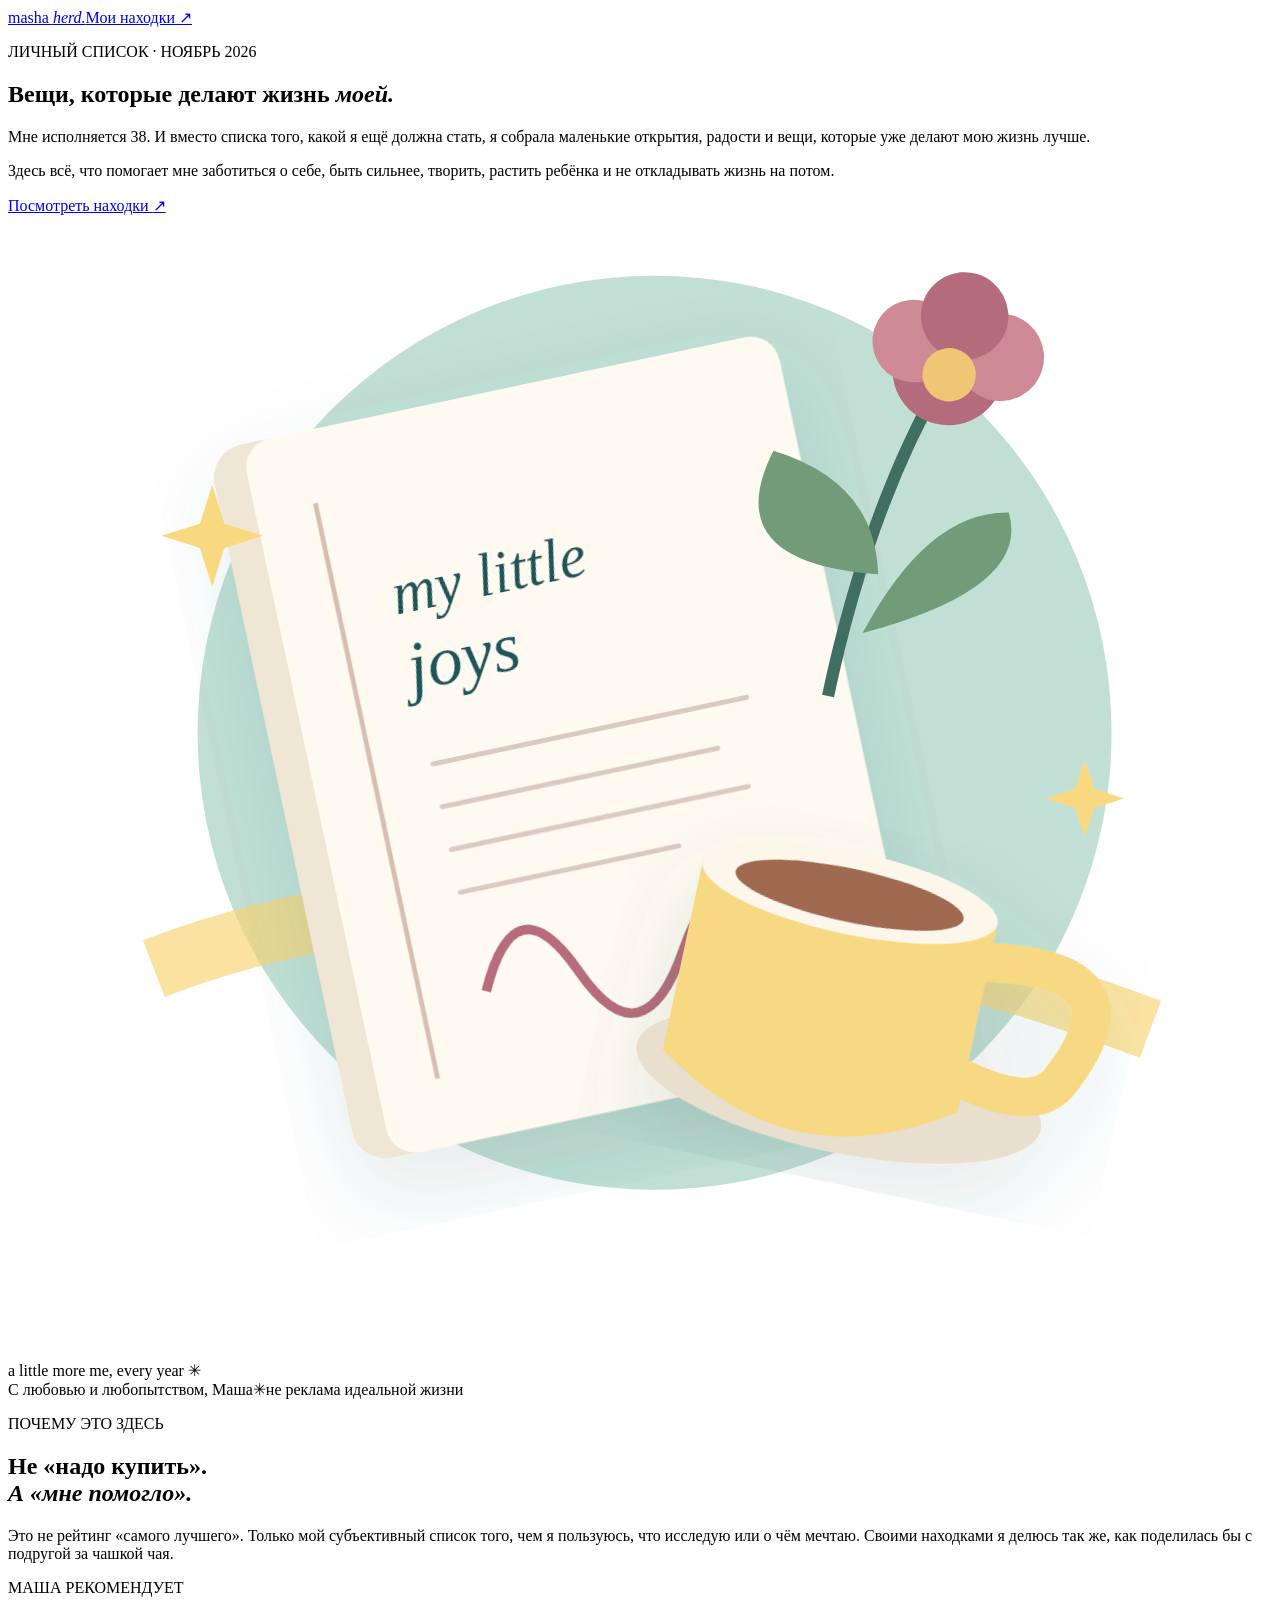
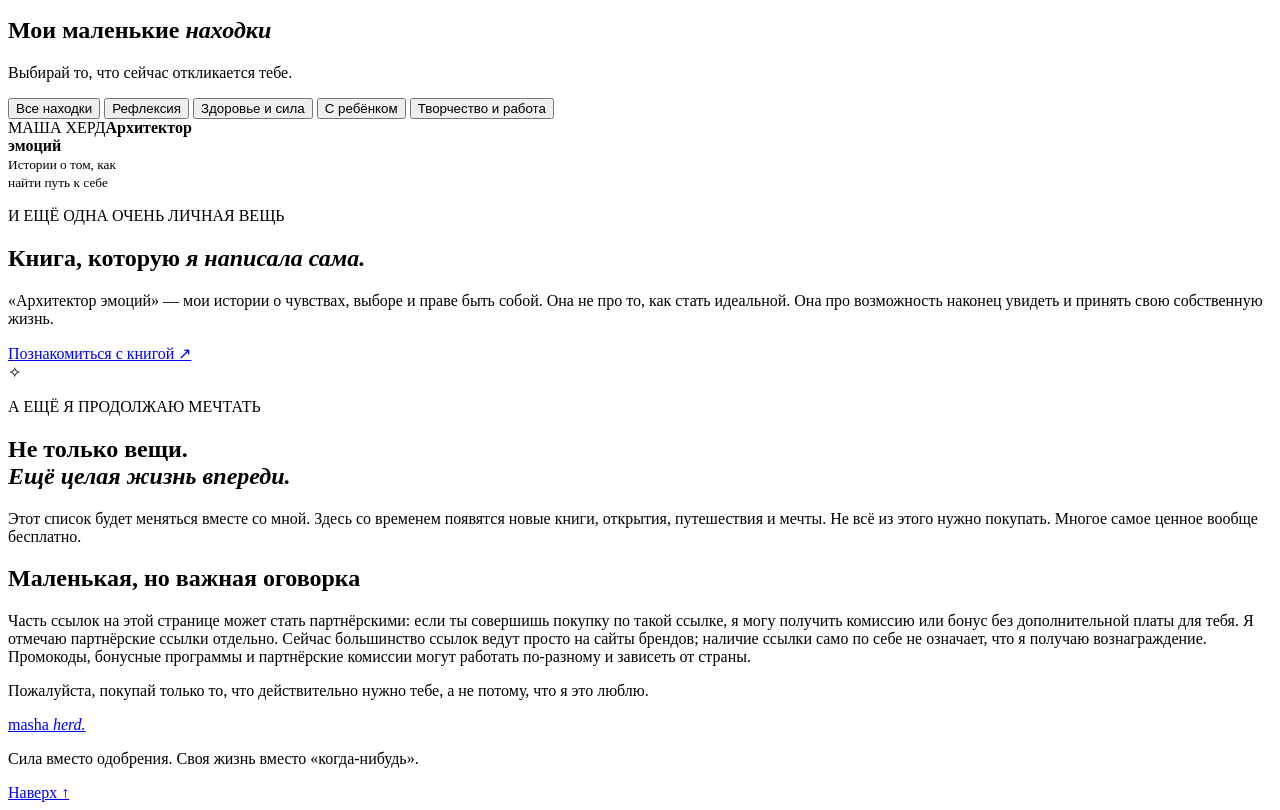
==== favourites/index.html @ 761c0ad4 "Build birthday favourites landing page" ====
<!doctype html>
<html lang="ru">
<head>
<meta charset="utf-8">
<meta name="viewport" content="width=device-width, initial-scale=1">
<meta name="theme-color" content="#f6f1e9">
<meta name="description" content="Мои любимые вещи, полезные сервисы, книги и маленькие радости. Личный список Маши Херд к 38-летию.">
<meta property="og:title" content="Машины находки · Masha Herd">
<meta property="og:description" content="Не список идеальной жизни. Просто то, что помогает мне жить свою.">
<title>Машины находки · Masha Herd</title>
<link rel="preconnect" href="https://fonts.googleapis.com">
<link rel="preconnect" href="https://fonts.gstatic.com" crossorigin>
<link href="https://fonts.googleapis.com/css2?family=DM+Sans:wght@400;500;600;700&family=Manrope:wght@400;500;600;700;800&display=swap" rel="stylesheet">
<link rel="stylesheet" href="./style.css">
<script defer src="./data.js"></script>
<script defer src="./script.js"></script>
</head>
<body>
<header class="nav"><a class="wordmark" href="https://architripture.github.io/masha-herd/">masha <i>herd.</i></a><a class="navlink" href="#finds">Мои находки <span aria-hidden="true">↗</span></a></header>
<main>
<section class="hero">
 <div class="hero-inner">
 <div class="hero-copy"><p class="eyebrow"><span class="dot"></span> ЛИЧНЫЙ СПИСОК · НОЯБРЬ 2026</p>
 <h1>Вещи, которые делают жизнь <em>моей.</em></h1>
 <p class="hero-lead">Мне исполняется 38. И вместо списка того, какой я ещё должна стать, я собрала маленькие открытия, радости и вещи, которые уже делают мою жизнь лучше.</p>
 <p class="hero-small">Здесь всё, что помогает мне заботиться о себе, быть сильнее, творить, растить ребёнка и не откладывать жизнь на потом.</p>
 <a class="cta" href="#finds">Посмотреть находки <span aria-hidden="true">↗</span></a>
 </div>
 <div class="hero-art" aria-label="Иллюстрация блокнота, чашки и цветка" role="img">
  <svg viewBox="0 0 520 470" aria-hidden="true"><defs><filter id="sh"><feDropShadow dx="0" dy="16" stdDeviation="18" flood-color="#245d5f" flood-opacity=".13"/></filter></defs>
   <circle cx="266" cy="213" r="188" fill="#c2dfd5"/><path d="M60 310Q230 245 470 335" stroke="#f8d677" stroke-width="25" fill="none" opacity=".68"/>
   <g transform="translate(112 70) rotate(-12 115 156)" filter="url(#sh)"><rect x="0" y="0" width="238" height="300" rx="14" fill="#efe6d6"/><rect x="14" y="0" width="224" height="300" rx="12" fill="#fffaf1"/><path d="M39 30v242" stroke="#d6beb0" stroke-width="2"/><text x="62" y="82" fill="#1c5759" font-family="Georgia,serif" font-size="25" font-style="italic">my little</text><text x="62" y="114" fill="#1c5759" font-family="Georgia,serif" font-size="29" font-style="italic">joys</text><path d="M64 145h132 M64 163h116 M64 181h125 M64 199h92" stroke="#dbcac0" stroke-width="2" stroke-linecap="round"/><path d="M66 241q21-43 39 0t44 0t43 0" stroke="#b76d79" stroke-width="4" fill="none"/></g>
   <g transform="translate(286 265) rotate(12)" filter="url(#sh)"><ellipse cx="74" cy="80" rx="85" ry="27" fill="#e8dfce"/><path d="M0 0h124v80q-62 43-124 0z" fill="#f7d983"/><ellipse cx="62" cy="1" rx="62" ry="17" fill="#fdf7eb"/><ellipse cx="62" cy="2" rx="48" ry="11" fill="#9f6b50"/><path d="M119 18q71-14 43 42q-8 14-40 6" fill="none" stroke="#f7d983" stroke-width="16"/></g>
   <g transform="translate(378 65) rotate(17)"><path d="M0 139Q-7 61 7 0" stroke="#406e60" stroke-width="5" fill="none"/><path d="M5 85q-65 15-56-36q44 0 56 36M6 110q61-38 43-65Q17 54 6 110" fill="#729c79"/><g transform="translate(8,-4)"><circle r="23" fill="#b46b7b"/><circle cx="-17" cy="-7" r="17" fill="#cf8b95"/><circle cx="19" cy="-11" r="18" fill="#ce8994"/><circle cy="-23" r="18" fill="#b46b7b"/><circle cx="1" cy="2" r="11" fill="#efc674"/></g></g>
   <g fill="#f8d980"><path d="M84 111l5 16 16 5-16 5-5 16-5-16-16-5 16-5z"/><path d="M443 224l4 12 12 4-12 4-4 12-4-12-12-4 12-4z"/></g>
  </svg><span class="art-note">a little more me, every year ✳</span>
 </div>
 </div>
 <div class="hero-footer"><span>С любовью и любопытством, Маша</span><span class="mini-flower">✳</span><span>не реклама идеальной жизни</span></div>
</section>
<section class="intro section-pad">
 <div><p class="section-overline">ПОЧЕМУ ЭТО ЗДЕСЬ</p><h2>Не «надо купить».<br><em>А «мне помогло».</em></h2></div>
 <p>Это не рейтинг «самого лучшего». Только мой субъективный список того, чем я пользуюсь, что исследую или о чём мечтаю. Своими находками я делюсь так же, как поделилась бы с подругой за чашкой чая.</p>
</section>
<section class="finds section-pad" id="finds">
 <div class="finds-head"><div><p class="section-overline">МАША РЕКОМЕНДУЕТ</p><h2>Мои маленькие <em>находки</em></h2></div><p>Выбирай то, что сейчас откликается тебе.</p></div>
 <div class="filters" role="group" aria-label="Категории находок">
  <button class="filter active" data-filter="all" aria-pressed="true">Все находки <span id="total"></span></button>
  <button class="filter" data-filter="reflection" aria-pressed="false">Рефлексия</button>
  <button class="filter" data-filter="strength" aria-pressed="false">Здоровье и сила</button>
  <button class="filter" data-filter="family" aria-pressed="false">С ребёнком</button>
  <button class="filter" data-filter="create" aria-pressed="false">Творчество и работа</button>
 </div>
 <div id="cards" class="cards" aria-live="polite"></div>
</section>
<section class="book-section section-pad">
 <div class="book-visual"><div class="book-spine"></div><div class="book-front"><span>МАША ХЕРД</span><strong>Архитектор<br>эмоций</strong><div class="book-line"></div><small>Истории о том, как<br>найти путь к себе</small></div></div>
 <div class="book-copy"><p class="section-overline">И ЕЩЁ ОДНА ОЧЕНЬ ЛИЧНАЯ ВЕЩЬ</p><h2>Книга, которую <em>я написала сама.</em></h2><p>«Архитектор эмоций» — мои истории о чувствах, выборе и праве быть собой. Она не про то, как стать идеальной. Она про возможность наконец увидеть и принять свою собственную жизнь.</p><a class="cta dark" id="book-link" href="https://architripture.github.io/architect-emotions-book/" target="_blank" rel="noopener noreferrer">Познакомиться с книгой ↗</a></div>
</section>
<section class="wishlist section-pad"><div class="wishlist-icon">✧</div><p class="section-overline">А ЕЩЁ Я ПРОДОЛЖАЮ МЕЧТАТЬ</p><h2>Не только вещи.<br><em>Ещё целая жизнь впереди.</em></h2><p>Этот список будет меняться вместе со мной. Здесь со временем появятся новые книги, открытия, путешествия и мечты. Не всё из этого нужно покупать. Многое самое ценное вообще бесплатно.</p></section>
<section class="disclosure section-pad"><h2>Маленькая, но важная оговорка</h2><p>Часть ссылок на этой странице может стать партнёрскими: если ты совершишь покупку по такой ссылке, я могу получить комиссию или бонус без дополнительной платы для тебя. Я отмечаю партнёрские ссылки отдельно. Сейчас большинство ссылок ведут просто на сайты брендов; наличие ссылки само по себе не означает, что я получаю вознаграждение. Промокоды, бонусные программы и партнёрские комиссии могут работать по-разному и зависеть от страны.</p><p>Пожалуйста, покупай только то, что действительно нужно тебе, а не потому, что я это люблю.</p></section>
</main>
<footer><a class="wordmark" href="https://architripture.github.io/masha-herd/">masha <i>herd.</i></a><p>Сила вместо одобрения. Своя жизнь вместо «когда-нибудь».</p><a href="#top" onclick="window.scrollTo({top:0,behavior:'smooth'});return false">Наверх ↑</a></footer>
</body>
</html>
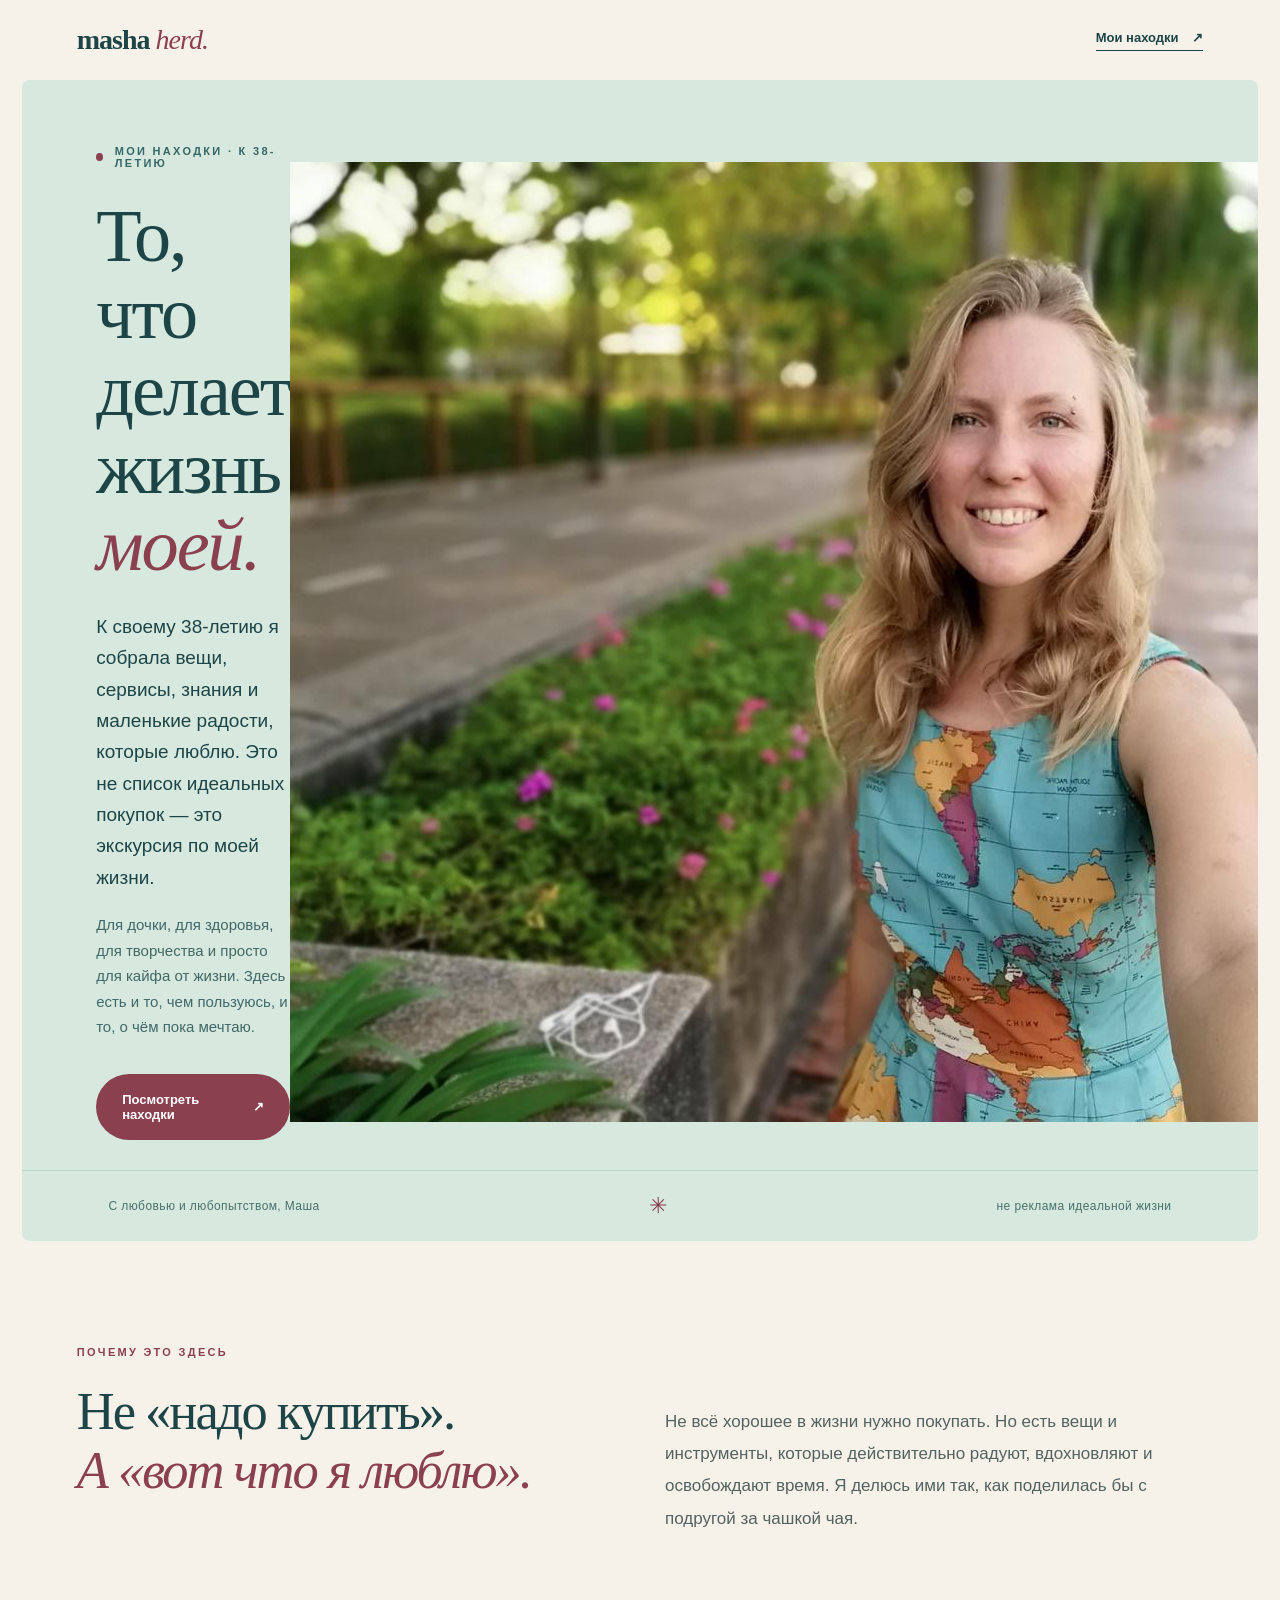
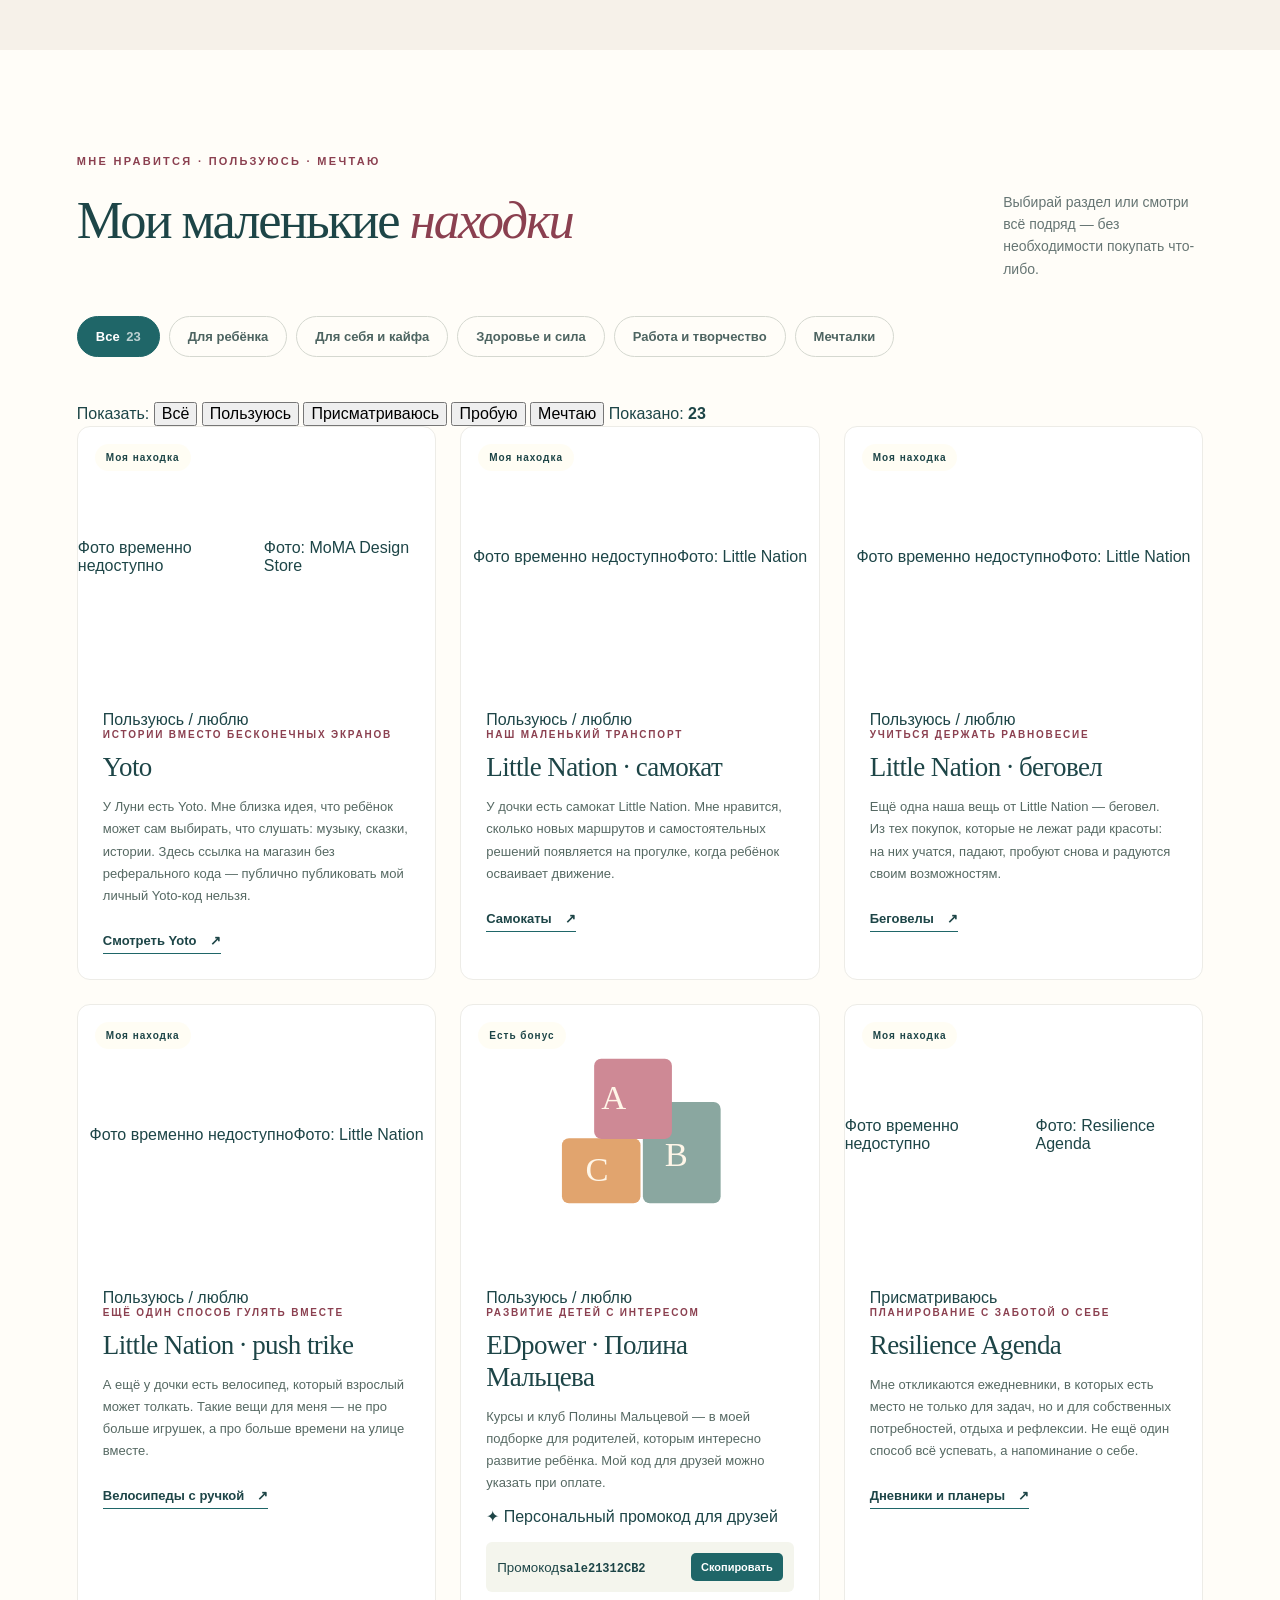
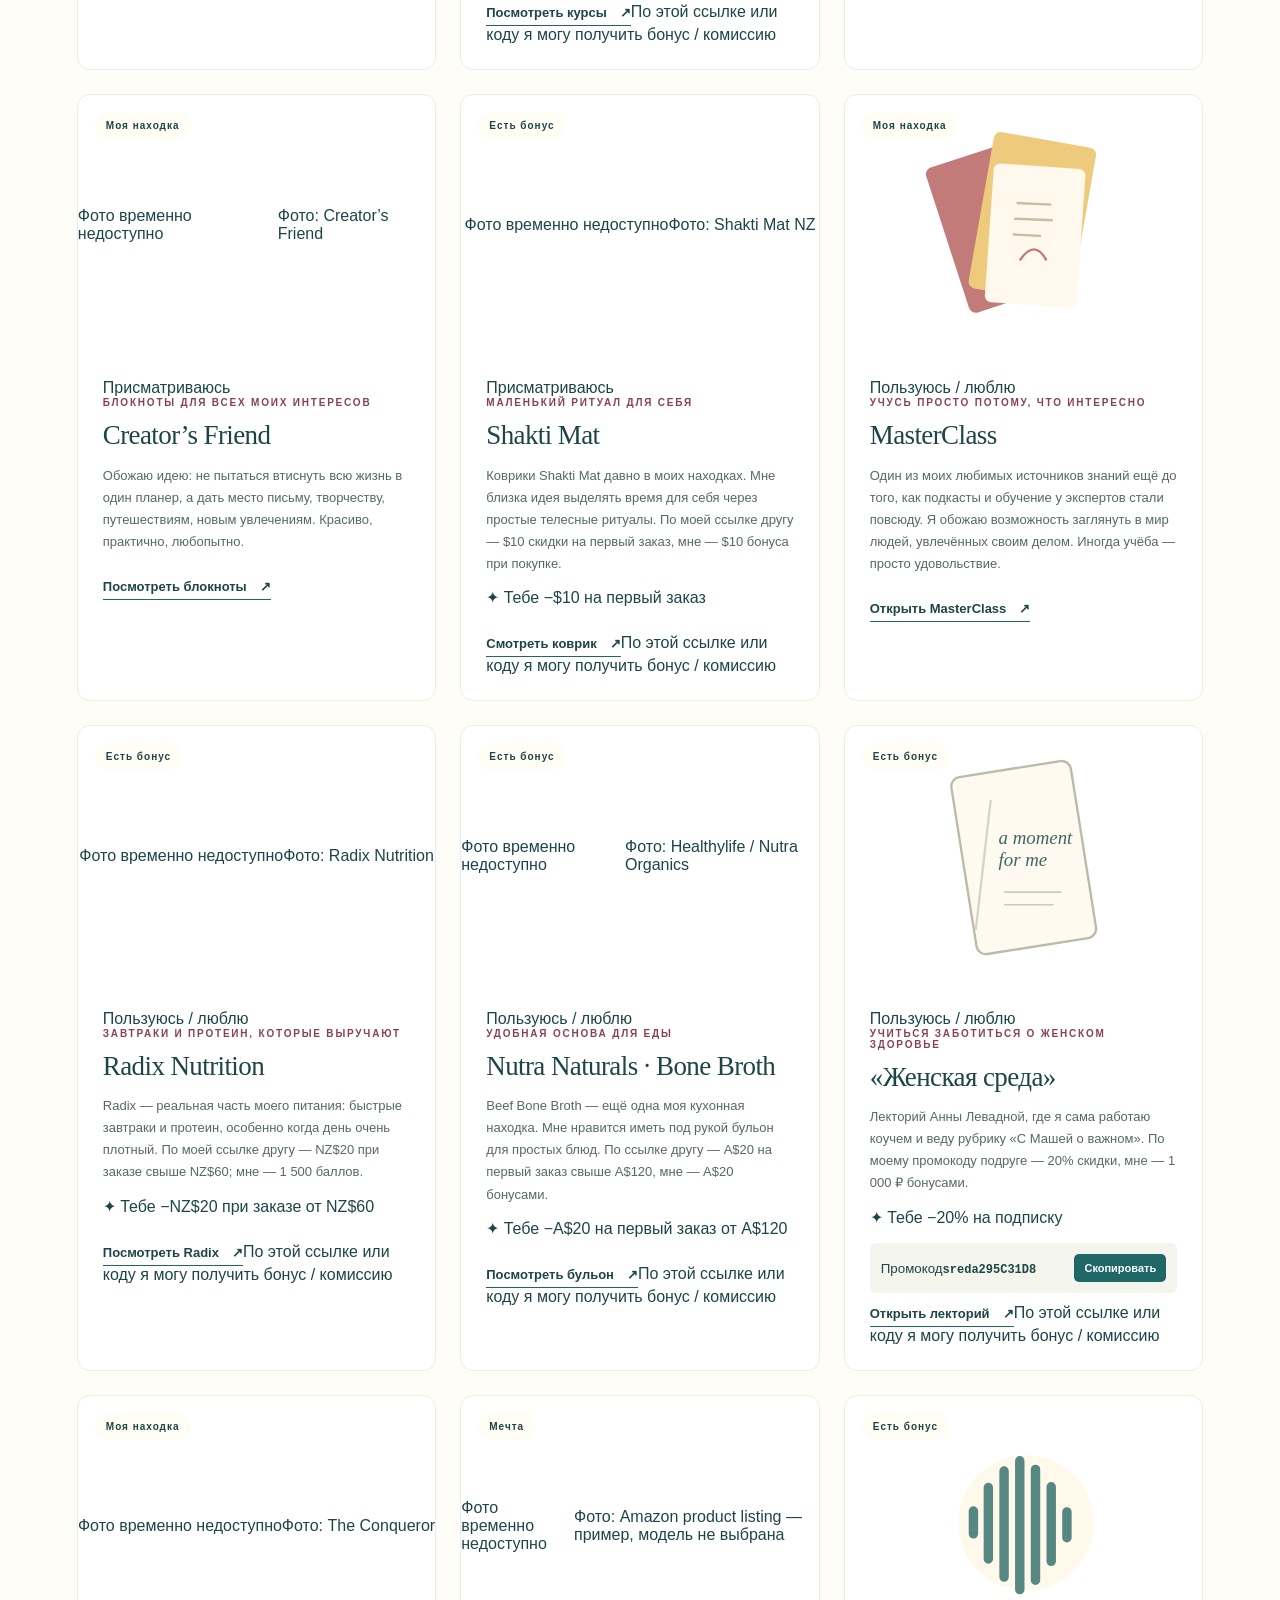
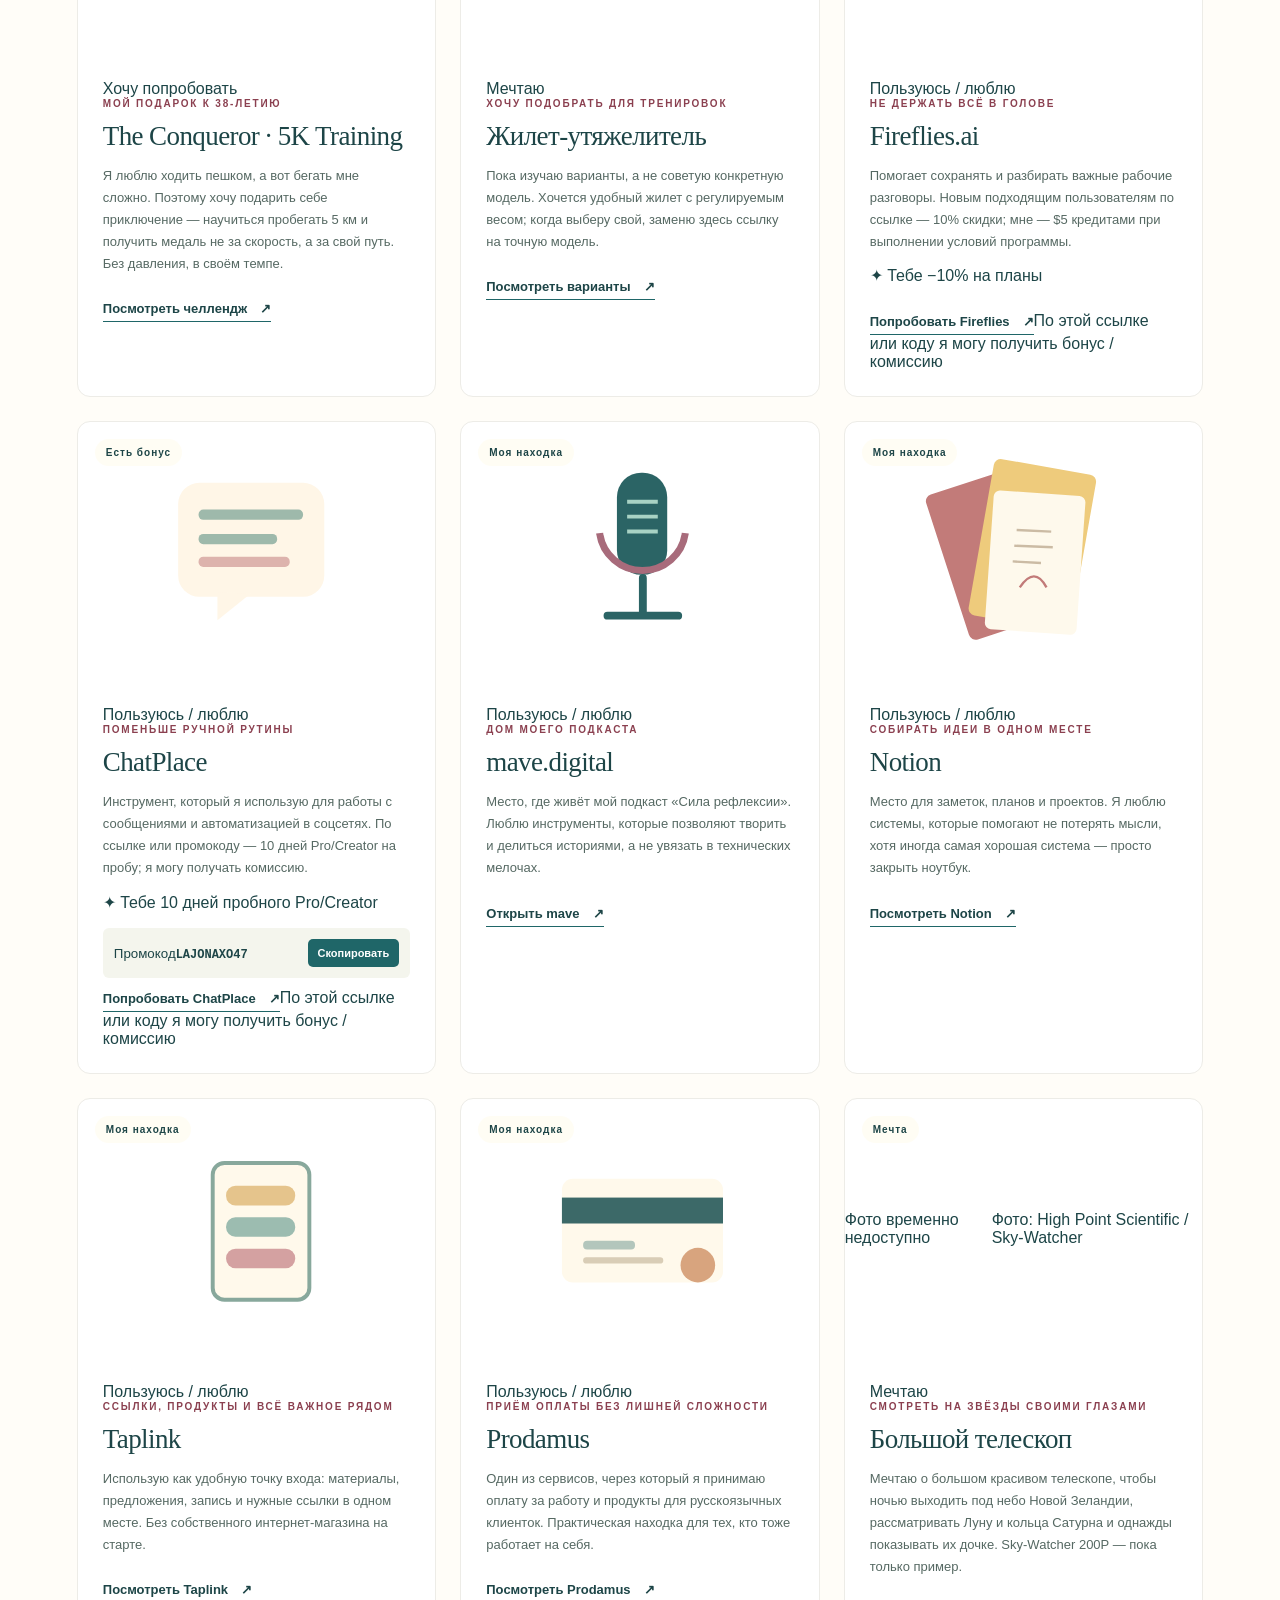
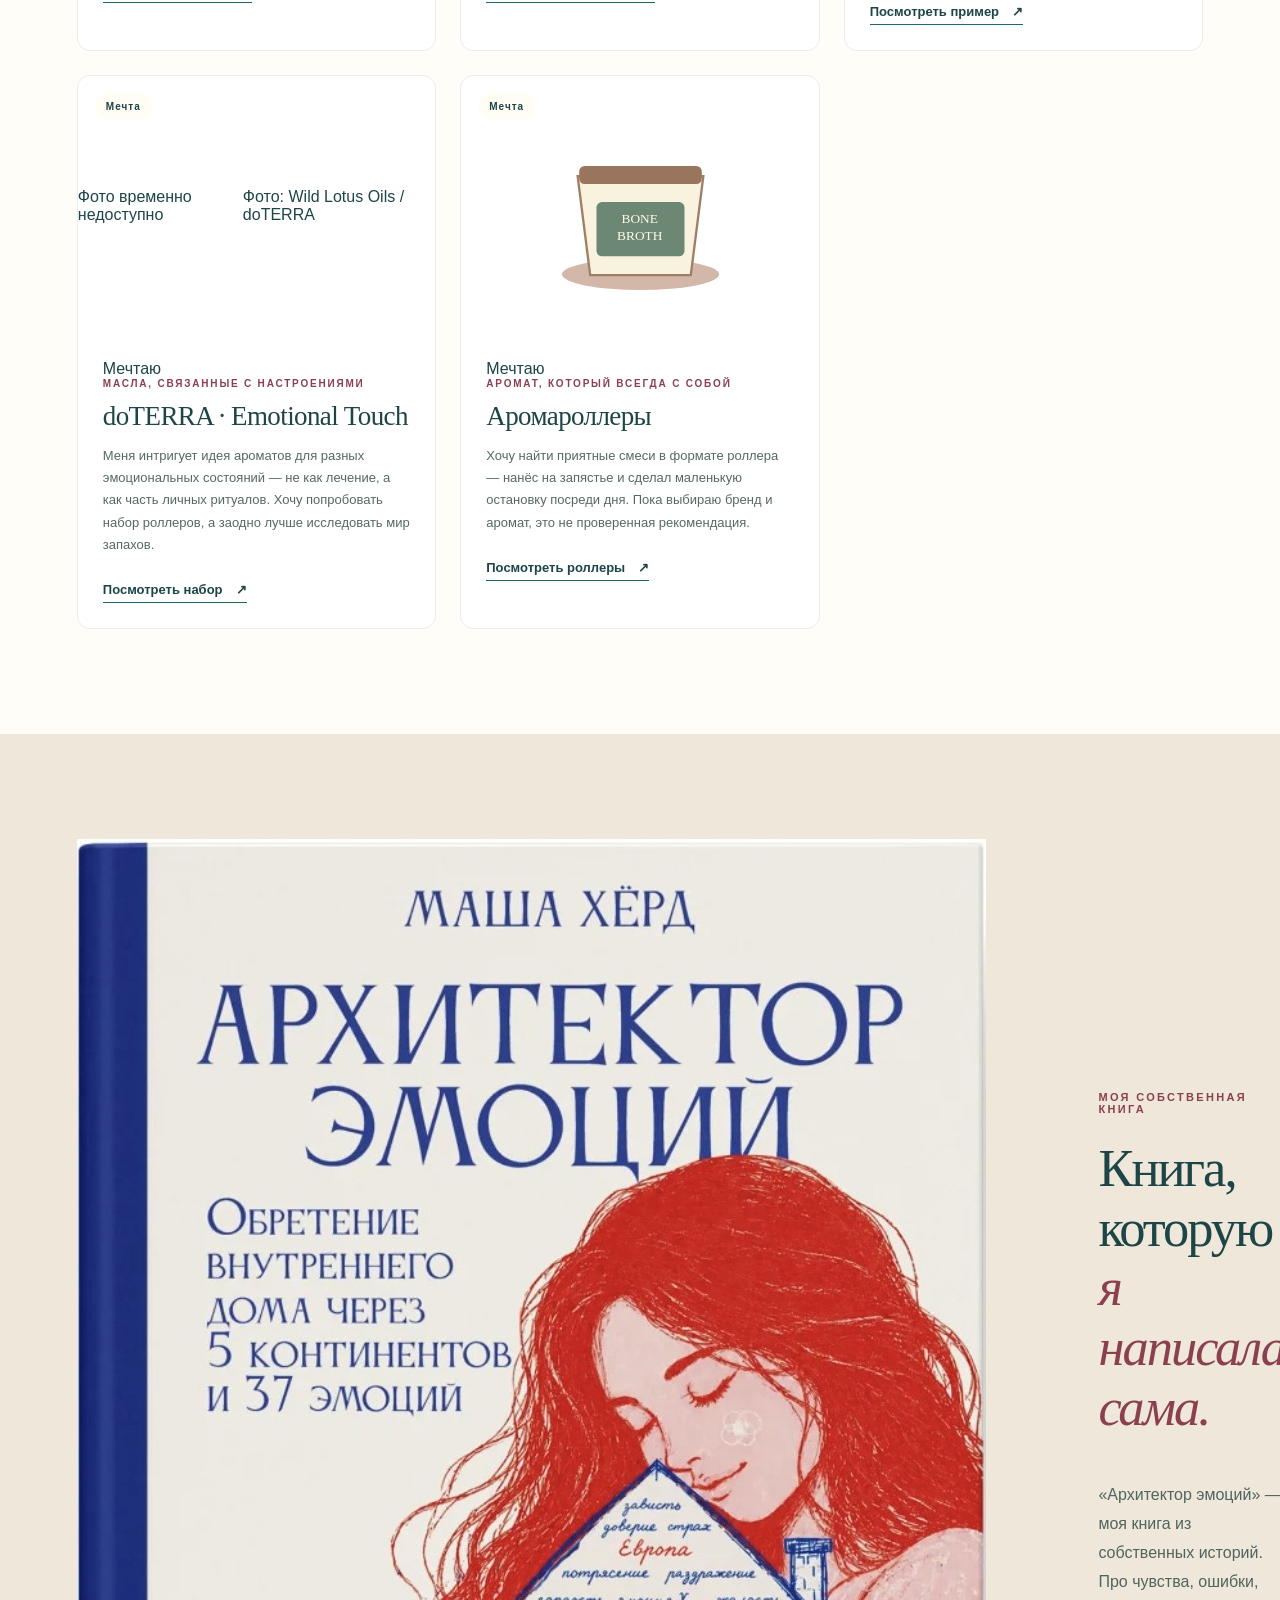
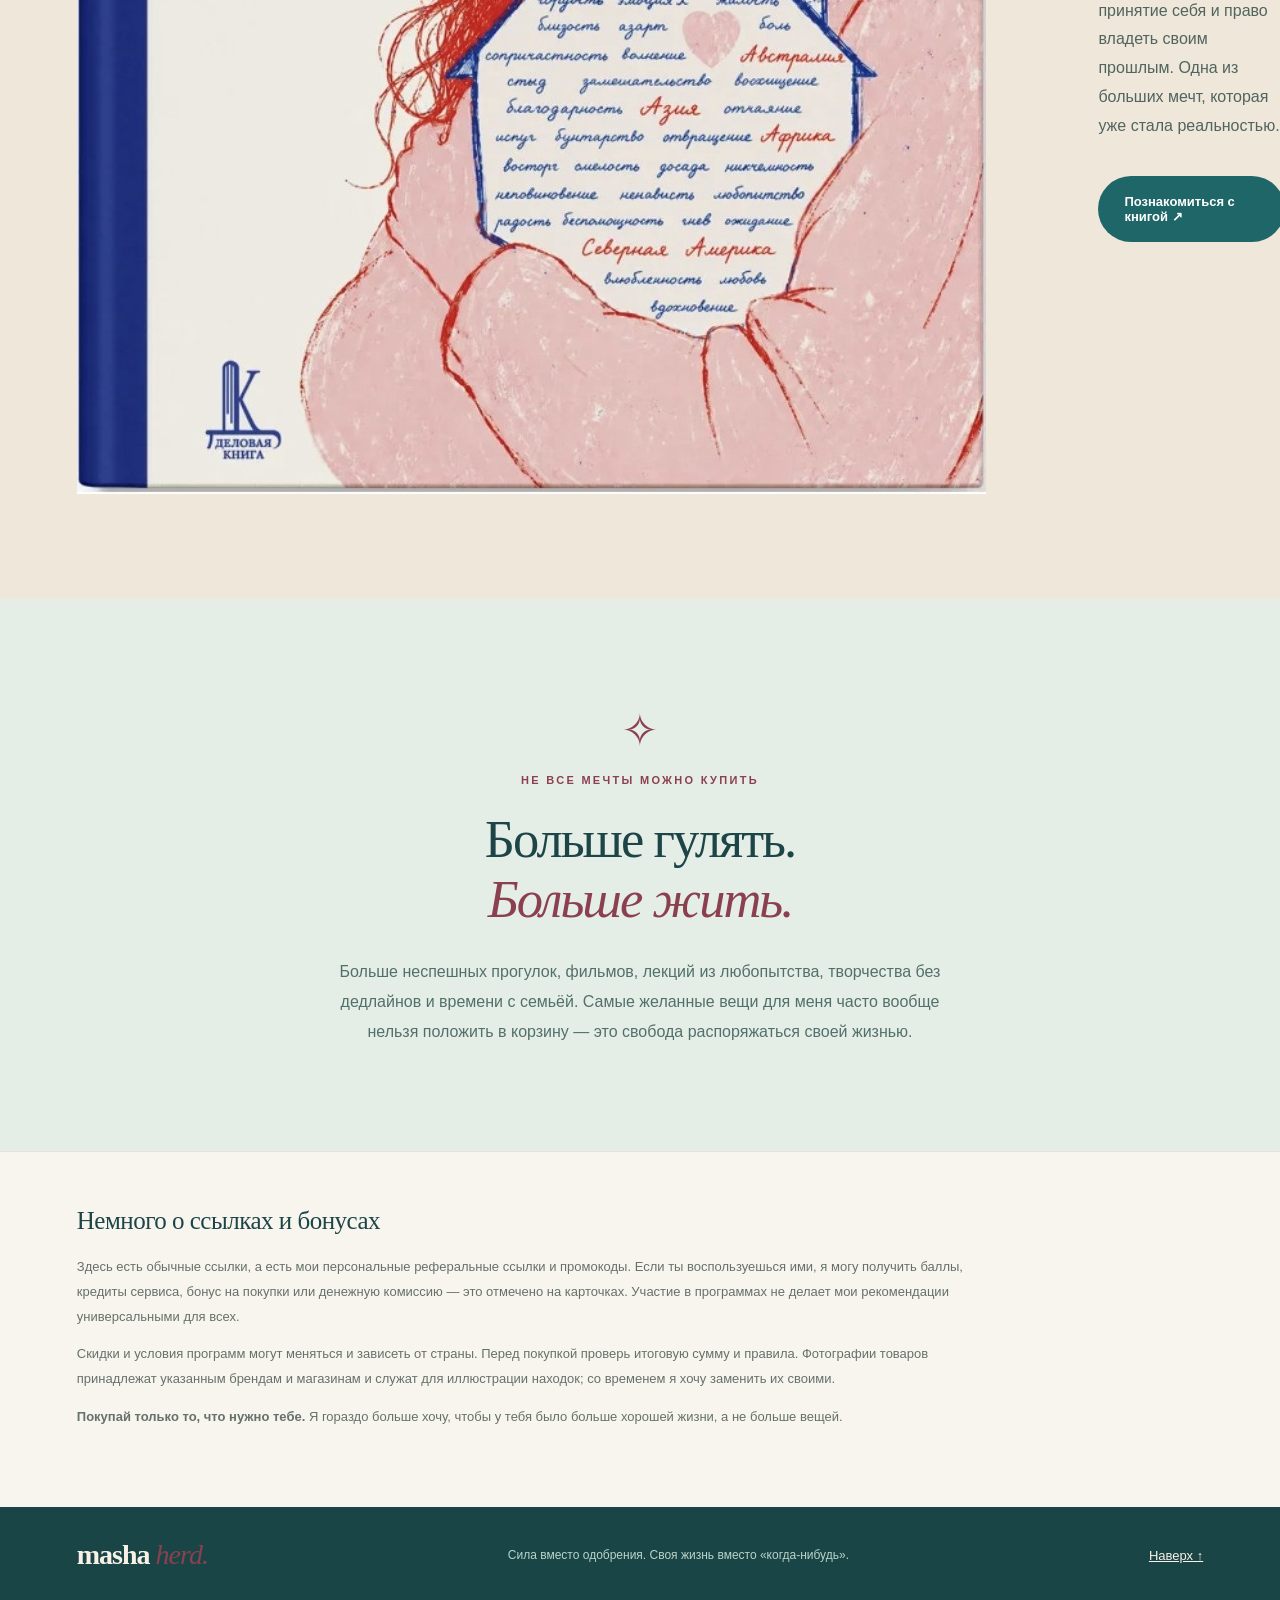
==== commit 4470ca11: "Update guide content, navigation and personal photos for final birthday edition" ====
--- a/favourites/index.html
+++ b/favourites/index.html
@@ -20,45 +20,50 @@
 <main>
 <section class="hero">
  <div class="hero-inner">
- <div class="hero-copy"><p class="eyebrow"><span class="dot"></span> ЛИЧНЫЙ СПИСОК · НОЯБРЬ 2026</p>
- <h1>Вещи, которые делают жизнь <em>моей.</em></h1>
- <p class="hero-lead">Мне исполняется 38. И вместо списка того, какой я ещё должна стать, я собрала маленькие открытия, радости и вещи, которые уже делают мою жизнь лучше.</p>
- <p class="hero-small">Здесь всё, что помогает мне заботиться о себе, быть сильнее, творить, растить ребёнка и не откладывать жизнь на потом.</p>
+ <div class="hero-copy"><p class="eyebrow"><span class="dot"></span> МОИ НАХОДКИ · К 38-ЛЕТИЮ</p>
+ <h1>То, что делает жизнь <em>моей.</em></h1>
+ <p class="hero-lead">К своему 38-летию я собрала вещи, сервисы, знания и маленькие радости, которые люблю. Это не список идеальных покупок — это экскурсия по моей жизни.</p>
+ <p class="hero-small">Для дочки, для здоровья, для творчества и просто для кайфа от жизни. Здесь есть и то, чем пользуюсь, и то, о чём пока мечтаю.</p>
  <a class="cta" href="#finds">Посмотреть находки <span aria-hidden="true">↗</span></a>
  </div>
- <div class="hero-art" aria-label="Иллюстрация блокнота, чашки и цветка" role="img">
-  <svg viewBox="0 0 520 470" aria-hidden="true"><defs><filter id="sh"><feDropShadow dx="0" dy="16" stdDeviation="18" flood-color="#245d5f" flood-opacity=".13"/></filter></defs>
-   <circle cx="266" cy="213" r="188" fill="#c2dfd5"/><path d="M60 310Q230 245 470 335" stroke="#f8d677" stroke-width="25" fill="none" opacity=".68"/>
-   <g transform="translate(112 70) rotate(-12 115 156)" filter="url(#sh)"><rect x="0" y="0" width="238" height="300" rx="14" fill="#efe6d6"/><rect x="14" y="0" width="224" height="300" rx="12" fill="#fffaf1"/><path d="M39 30v242" stroke="#d6beb0" stroke-width="2"/><text x="62" y="82" fill="#1c5759" font-family="Georgia,serif" font-size="25" font-style="italic">my little</text><text x="62" y="114" fill="#1c5759" font-family="Georgia,serif" font-size="29" font-style="italic">joys</text><path d="M64 145h132 M64 163h116 M64 181h125 M64 199h92" stroke="#dbcac0" stroke-width="2" stroke-linecap="round"/><path d="M66 241q21-43 39 0t44 0t43 0" stroke="#b76d79" stroke-width="4" fill="none"/></g>
-   <g transform="translate(286 265) rotate(12)" filter="url(#sh)"><ellipse cx="74" cy="80" rx="85" ry="27" fill="#e8dfce"/><path d="M0 0h124v80q-62 43-124 0z" fill="#f7d983"/><ellipse cx="62" cy="1" rx="62" ry="17" fill="#fdf7eb"/><ellipse cx="62" cy="2" rx="48" ry="11" fill="#9f6b50"/><path d="M119 18q71-14 43 42q-8 14-40 6" fill="none" stroke="#f7d983" stroke-width="16"/></g>
-   <g transform="translate(378 65) rotate(17)"><path d="M0 139Q-7 61 7 0" stroke="#406e60" stroke-width="5" fill="none"/><path d="M5 85q-65 15-56-36q44 0 56 36M6 110q61-38 43-65Q17 54 6 110" fill="#729c79"/><g transform="translate(8,-4)"><circle r="23" fill="#b46b7b"/><circle cx="-17" cy="-7" r="17" fill="#cf8b95"/><circle cx="19" cy="-11" r="18" fill="#ce8994"/><circle cy="-23" r="18" fill="#b46b7b"/><circle cx="1" cy="2" r="11" fill="#efc674"/></g></g>
-   <g fill="#f8d980"><path d="M84 111l5 16 16 5-16 5-5 16-5-16-16-5 16-5z"/><path d="M443 224l4 12 12 4-12 4-4 12-4-12-12-4 12-4z"/></g>
-  </svg><span class="art-note">a little more me, every year ✳</span>
- </div>
+ <div class="hero-art hero-photo"><img src="../assets/masha-outdoors.jpg" alt="Маша на природе в Новой Зеландии" loading="eager"><span class="hero-sticker">38 &amp; curious ✳</span><span class="art-note">a little more me, every year</span></div>
  </div>
  <div class="hero-footer"><span>С любовью и любопытством, Маша</span><span class="mini-flower">✳</span><span>не реклама идеальной жизни</span></div>
 </section>
 <section class="intro section-pad">
- <div><p class="section-overline">ПОЧЕМУ ЭТО ЗДЕСЬ</p><h2>Не «надо купить».<br><em>А «мне помогло».</em></h2></div>
- <p>Это не рейтинг «самого лучшего». Только мой субъективный список того, чем я пользуюсь, что исследую или о чём мечтаю. Своими находками я делюсь так же, как поделилась бы с подругой за чашкой чая.</p>
+ <div><p class="section-overline">ПОЧЕМУ ЭТО ЗДЕСЬ</p><h2>Не «надо купить».<br><em>А «вот что я люблю».</em></h2></div>
+ <p>Не всё хорошее в жизни нужно покупать. Но есть вещи и инструменты, которые действительно радуют, вдохновляют и освобождают время. Я делюсь ими так, как поделилась бы с подругой за чашкой чая.</p>
 </section>
 <section class="finds section-pad" id="finds">
- <div class="finds-head"><div><p class="section-overline">МАША РЕКОМЕНДУЕТ</p><h2>Мои маленькие <em>находки</em></h2></div><p>Выбирай то, что сейчас откликается тебе.</p></div>
+ <div class="finds-head"><div><p class="section-overline">МНЕ НРАВИТСЯ · ПОЛЬЗУЮСЬ · МЕЧТАЮ</p><h2>Мои маленькие <em>находки</em></h2></div><p>Выбирай раздел или смотри всё подряд — без необходимости покупать что-либо.</p></div>
  <div class="filters" role="group" aria-label="Категории находок">
-  <button class="filter active" data-filter="all" aria-pressed="true">Все находки <span id="total"></span></button>
-  <button class="filter" data-filter="reflection" aria-pressed="false">Рефлексия</button>
-  <button class="filter" data-filter="strength" aria-pressed="false">Здоровье и сила</button>
-  <button class="filter" data-filter="family" aria-pressed="false">С ребёнком</button>
-  <button class="filter" data-filter="create" aria-pressed="false">Творчество и работа</button>
+  <button class="filter active" data-filter="all" aria-pressed="true">Все <span id="total">23</span></button>
+  <button class="filter" data-filter="family" aria-pressed="false">Для ребёнка</button>
+  <button class="filter" data-filter="joy" aria-pressed="false">Для себя и кайфа</button>
+  <button class="filter" data-filter="health" aria-pressed="false">Здоровье и сила</button>
+  <button class="filter" data-filter="work" aria-pressed="false">Работа и творчество</button>
+  <button class="filter" data-filter="dreams" aria-pressed="false">Мечталки</button>
+ </div>
+ <div class="status-filters" role="group" aria-label="Статус находки">
+  <span>Показать:</span>
+  <button class="status-filter active" data-status="all" aria-pressed="true">Всё</button>
+  <button class="status-filter" data-status="mine" aria-pressed="false">Пользуюсь</button>
+  <button class="status-filter" data-status="curious" aria-pressed="false">Присматриваюсь</button>
+  <button class="status-filter" data-status="trying" aria-pressed="false">Пробую</button>
+  <button class="status-filter" data-status="wish" aria-pressed="false">Мечтаю</button>
+  <span class="shown">Показано: <b id="shown-count">23</b></span>
  </div>
  <div id="cards" class="cards" aria-live="polite"></div>
 </section>
 <section class="book-section section-pad">
- <div class="book-visual"><div class="book-spine"></div><div class="book-front"><span>МАША ХЕРД</span><strong>Архитектор<br>эмоций</strong><div class="book-line"></div><small>Истории о том, как<br>найти путь к себе</small></div></div>
- <div class="book-copy"><p class="section-overline">И ЕЩЁ ОДНА ОЧЕНЬ ЛИЧНАЯ ВЕЩЬ</p><h2>Книга, которую <em>я написала сама.</em></h2><p>«Архитектор эмоций» — мои истории о чувствах, выборе и праве быть собой. Она не про то, как стать идеальной. Она про возможность наконец увидеть и принять свою собственную жизнь.</p><a class="cta dark" id="book-link" href="https://architripture.github.io/architect-emotions-book/" target="_blank" rel="noopener noreferrer">Познакомиться с книгой ↗</a></div>
+ <div class="book-visual"><img class="book-cover-photo" src="../assets/book.jpg" alt="Книга Маши Херд «Архитектор эмоций»" loading="lazy"></div>
+ <div class="book-copy"><p class="section-overline">МОЯ СОБСТВЕННАЯ КНИГА</p><h2>Книга, которую <em>я написала сама.</em></h2><p>«Архитектор эмоций» — моя книга из собственных историй. Про чувства, ошибки, принятие себя и право владеть своим прошлым. Одна из больших мечт, которая уже стала реальностью.</p><a class="cta dark" id="book-link" href="https://architripture.github.io/architect-emotions-book/" target="_blank" rel="noopener noreferrer">Познакомиться с книгой ↗</a></div>
 </section>
-<section class="wishlist section-pad"><div class="wishlist-icon">✧</div><p class="section-overline">А ЕЩЁ Я ПРОДОЛЖАЮ МЕЧТАТЬ</p><h2>Не только вещи.<br><em>Ещё целая жизнь впереди.</em></h2><p>Этот список будет меняться вместе со мной. Здесь со временем появятся новые книги, открытия, путешествия и мечты. Не всё из этого нужно покупать. Многое самое ценное вообще бесплатно.</p></section>
-<section class="disclosure section-pad"><h2>Маленькая, но важная оговорка</h2><p>Часть ссылок на этой странице может стать партнёрскими: если ты совершишь покупку по такой ссылке, я могу получить комиссию или бонус без дополнительной платы для тебя. Я отмечаю партнёрские ссылки отдельно. Сейчас большинство ссылок ведут просто на сайты брендов; наличие ссылки само по себе не означает, что я получаю вознаграждение. Промокоды, бонусные программы и партнёрские комиссии могут работать по-разному и зависеть от страны.</p><p>Пожалуйста, покупай только то, что действительно нужно тебе, а не потому, что я это люблю.</p></section>
+<section class="wishlist section-pad"><div class="wishlist-icon">✧</div><p class="section-overline">НЕ ВСЕ МЕЧТЫ МОЖНО КУПИТЬ</p><h2>Больше гулять.<br><em>Больше жить.</em></h2><p>Больше неспешных прогулок, фильмов, лекций из любопытства, творчества без дедлайнов и времени с семьёй. Самые желанные вещи для меня часто вообще нельзя положить в корзину — это свобода распоряжаться своей жизнью.</p></section>
+<section class="disclosure section-pad"><h2>Немного о ссылках и бонусах</h2>
+ <p>Здесь есть обычные ссылки, а есть мои персональные реферальные ссылки и промокоды. Если ты воспользуешься ими, я могу получить баллы, кредиты сервиса, бонус на покупки или денежную комиссию — это отмечено на карточках. Участие в программах не делает мои рекомендации универсальными для всех.</p>
+ <p>Скидки и условия программ могут меняться и зависеть от страны. Перед покупкой проверь итоговую сумму и правила. Фотографии товаров принадлежат указанным брендам и магазинам и служат для иллюстрации находок; со временем я хочу заменить их своими.</p>
+ <p><strong>Покупай только то, что нужно тебе.</strong> Я гораздо больше хочу, чтобы у тебя было больше хорошей жизни, а не больше вещей.</p></section>
 </main>
 <footer><a class="wordmark" href="https://architripture.github.io/masha-herd/">masha <i>herd.</i></a><p>Сила вместо одобрения. Своя жизнь вместо «когда-нибудь».</p><a href="#top" onclick="window.scrollTo({top:0,behavior:'smooth'});return false">Наверх ↑</a></footer>
 </body>
--- a/favourites/style.css
+++ b/favourites/style.css
@@ -0,0 +1 @@
+:root{--cream:#f6f1e9;--paper:#fffdf8;--ink:#1d4547;--teal:#1f6668;--burgundy:#8b4050;--muted:#667573;--line:#e7e1d9;--yellow:#f2ce6b}*{box-sizing:border-box}html{scroll-behavior:smooth}body{margin:0;background:var(--cream);font-family:'DM Sans',sans-serif;color:var(--ink);-webkit-font-smoothing:antialiased}a{color:inherit}button{font:inherit}.nav{height:80px;display:flex;align-items:center;justify-content:space-between;max-width:1390px;margin:auto;padding:0 6%}.wordmark{text-decoration:none;font-family:Georgia,serif;font-size:28px;letter-spacing:-1px;font-weight:bold}.wordmark i{font-weight:400;color:var(--burgundy)}.navlink{text-decoration:none;font-size:13px;font-weight:700;border-bottom:1px solid var(--ink);padding-bottom:5px}.navlink span{margin-left:10px}.hero{background:#d7e9df;margin:0 22px;border-radius:8px;overflow:hidden}.hero-inner{max-width:1370px;margin:auto;display:grid;grid-template-columns:1.06fr 1fr;min-height:650px;align-items:center;padding:65px 6% 30px}.eyebrow,.section-overline{font-size:11px;font-weight:800;letter-spacing:2.3px;text-transform:uppercase}.eyebrow{display:flex;align-items:center;gap:12px;color:#356767}.dot{width:8px;height:8px;border-radius:50%;background:var(--burgundy)}h1,h2,p{margin-top:0}h1,h2{font-family:Georgia,'Times New Roman',serif;font-weight:400;letter-spacing:-2px}h1{font-size:clamp(56px,5.8vw,91px);line-height:1.04;margin:29px 0 27px;max-width:700px}h1 em,h2 em{font-weight:400;color:var(--burgundy)}.hero-lead{font-size:19px;line-height:1.65;max-width:530px}.hero-small{font-size:15px;line-height:1.7;max-width:470px;color:#416867}.cta{display:inline-flex;align-items:center;gap:42px;background:var(--burgundy);color:#fff;text-decoration:none;font-weight:700;font-size:13px;border-radius:100px;padding:18px 26px;margin-top:19px;transition:transform .2s,background .2s}.cta:hover{transform:translateY(-2px);background:#6e303e}.cta.dark{background:var(--teal)}.hero-art{position:relative;display:flex;align-items:center;justify-content:center}.hero-art svg{width:100%;max-width:600px}.art-note{position:absolute;bottom:25px;right:4%;font:italic 18px Georgia,serif;color:var(--burgundy);transform:rotate(-5deg)}.hero-footer{padding:22px 7%;border-top:1px solid #bbd8cb;display:flex;justify-content:space-between;align-items:center;font-size:12px;letter-spacing:.4px;color:#46716a}.mini-flower{color:var(--burgundy);font-size:22px}.section-pad{padding:105px max(6%,calc((100% - 1250px)/2))}.intro{display:grid;grid-template-columns:1fr 1fr;align-items:end;gap:50px}.intro h2,.finds h2,.book-section h2,.wishlist h2{font-size:clamp(42px,4.1vw,63px);line-height:1.14}.section-overline{color:var(--burgundy);margin-bottom:24px}.intro>p{font-size:17px;line-height:1.9;color:#53635f;max-width:540px;margin-bottom:10px}.finds{background:var(--paper)}.finds-head{display:flex;align-items:end;justify-content:space-between;gap:30px}.finds-head>p{max-width:200px;color:var(--muted);font-size:14px;line-height:1.6}.filters{display:flex;gap:9px;overflow-x:auto;padding:12px 0 25px;margin:10px 0 20px}.filter{background:transparent;border:1px solid #d5d8d0;border-radius:30px;padding:12px 18px;white-space:nowrap;font-size:13px;font-weight:700;color:#4d6461;cursor:pointer}.filter:hover{border-color:var(--teal)}.filter.active{background:var(--teal);border-color:var(--teal);color:#fff}.filter span{opacity:.7;margin-left:3px}.cards{display:grid;grid-template-columns:repeat(3,minmax(0,1fr));gap:24px}.product{background:#fff;border:1px solid #edece7;border-radius:13px;overflow:hidden;transition:transform .2s,box-shadow .2s}.product:hover{transform:translateY(-4px);box-shadow:0 15px 35px #123c3920}.product-cover{height:260px;position:relative;display:flex;align-items:center;justify-content:center;overflow:hidden}.product-cover.mint{background:#d9ebe1}.product-cover.lavender{background:#e9dfeb}.product-cover.butter{background:#f6e8ba}.product-cover.peach{background:#f4d9ce}.product-cover.sand{background:#e9e3d6}.product-cover svg{max-width:84%;height:220px}.product-cover img{width:100%;height:100%;object-fit:cover;display:block}.cover-stamp{position:absolute;left:17px;top:17px;background:#fffdf3dc;border-radius:60px;padding:8px 11px;font-size:10px;letter-spacing:1px;font-weight:800;color:var(--ink)}.product-body{padding:24px 25px 25px}.product-eyebrow{font-size:10px;letter-spacing:1.8px;text-transform:uppercase;font-weight:800;color:var(--burgundy);margin-bottom:11px}.product h3{font:400 27px/1.19 Georgia,serif;margin:0 0 13px;letter-spacing:-.6px}.product-desc{line-height:1.7;font-size:13px;color:#566963;min-height:88px}.product-link{display:inline-flex;gap:13px;align-items:center;text-decoration:none;font-size:13px;font-weight:800;border-bottom:1px solid var(--teal);padding-bottom:5px;margin-top:13px}.product-link:hover{color:var(--burgundy)}.tag{display:inline-block;font-size:10px;font-weight:700;color:#865b47;background:#f9eee1;padding:7px 10px;border-radius:4px;margin:0 6px 10px 0}.promo-row{margin-top:8px;background:#f4f5ed;border-radius:6px;padding:11px;display:flex;justify-content:space-between;align-items:center;gap:7px}.promo-row code{font-size:12px;color:var(--ink);font-weight:700}.promo-row button{padding:8px 10px;border:0;background:var(--teal);color:#fff;border-radius:5px;cursor:pointer;font-weight:700;font-size:11px}.book-section{display:grid;grid-template-columns:.85fr 1.15fr;align-items:center;gap:10%;background:#eee7da}.book-visual{min-height:420px;display:flex;justify-content:center;align-items:center;perspective:900px}.book-front{position:relative;width:275px;height:370px;background:#1d5a5c;color:#f5e5c6;box-shadow:18px 19px 0 #c5beae,27px 30px 35px #173b3a55;transform:rotate(-7deg);padding:38px 30px;display:flex;flex-direction:column}.book-front:before{content:'';position:absolute;left:0;top:0;width:14px;height:100%;background:#17474a}.book-front span{font:11px 'DM Sans',sans-serif;letter-spacing:3px}.book-front strong{font:38px/1.15 Georgia,serif;margin-top:58px}.book-line{height:1px;width:140px;background:#f2ce6b;margin:20px 0}.book-front small{font:italic 15px/1.5 Georgia,serif}.book-copy p:not(.section-overline){font-size:16px;color:#51645f;line-height:1.8;max-width:580px}.wishlist{text-align:center;background:#e5eee6}.wishlist-icon{font-size:45px;color:var(--burgundy);margin-bottom:17px}.wishlist h2{margin-bottom:28px}.wishlist>p:last-child{font-size:16px;line-height:1.85;max-width:630px;margin:0 auto;color:#52706b}.disclosure{background:#f8f5ef;padding-top:55px;padding-bottom:65px;border-top:1px solid var(--line)}.disclosure h2{font-size:25px;letter-spacing:-.5px;margin-bottom:20px}.disclosure p{max-width:920px;font-size:13px;line-height:1.9;color:#66716b}footer{padding:32px 6%;display:flex;gap:30px;align-items:center;justify-content:space-between;background:#1a4547;color:#f8f1e6}footer p{font-size:12px;margin:0;color:#b9d4c8}footer>a:last-child{font-size:13px}button:focus-visible,a:focus-visible{outline:3px solid #e3ac51;outline-offset:4px}@media(max-width:980px){.hero-inner{min-height:unset;grid-template-columns:1fr 1fr;padding:50px 5%}h1{font-size:54px}.hero-lead{font-size:16px}.hero-art svg{min-width:300px}.cards{grid-template-columns:repeat(2,minmax(0,1fr))}.product-cover{height:230px}.section-pad{padding:70px 6%}}@media(max-width:650px){.nav{height:68px;padding:0 5%}.wordmark{font-size:23px}.navlink{font-size:12px}.hero{margin:0 10px}.hero-inner{display:flex;flex-direction:column;padding:46px 7% 5px}.hero-copy{width:100%}h1{font-size:clamp(47px,12vw,69px);letter-spacing:-1.9px}.hero-lead{font-size:16px}.hero-small{font-size:13px}.hero-art{width:100%;margin-top:7px}.hero-art svg{max-width:420px}.art-note{font-size:15px;bottom:20px}.hero-footer{font-size:9px;gap:5px;padding:15px 6%}.section-pad{padding:65px 6%}.intro,.book-section{grid-template-columns:1fr;gap:20px}.intro h2,.finds h2,.book-section h2,.wishlist h2{font-size:43px}.intro>p{font-size:15px}.finds-head{display:block}.finds-head>p{max-width:none}.filters{margin-top:0}.cards{grid-template-columns:1fr;gap:18px}.product-cover{height:255px}.product-desc{min-height:0}.book-visual{min-height:370px}.book-section{gap:10px}.book-front{width:245px;height:330px}.book-front strong{font-size:34px}footer{flex-direction:column;align-items:flex-start;gap:12px}.disclosure h2{font-size:24px}}@media(prefers-reduced-motion:reduce){html{scroll-behavior:auto}*{transition:none!important}}
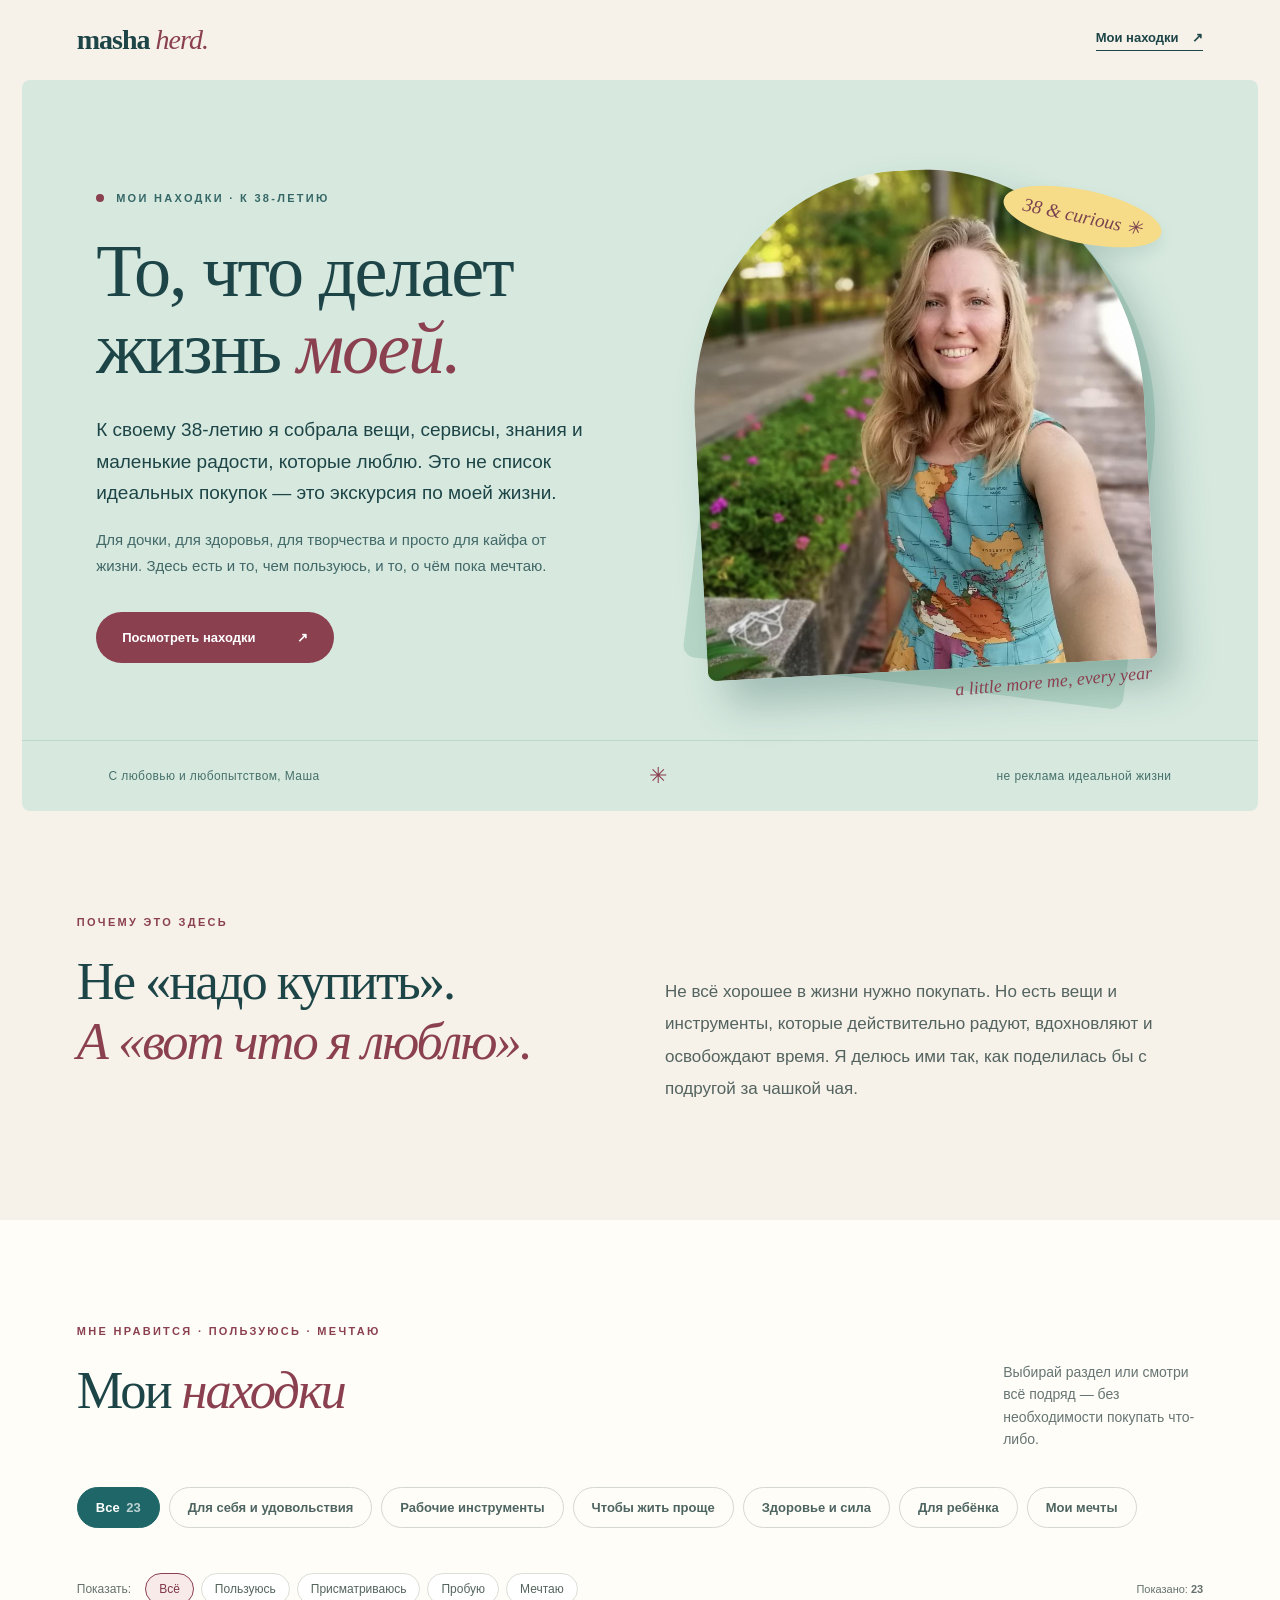
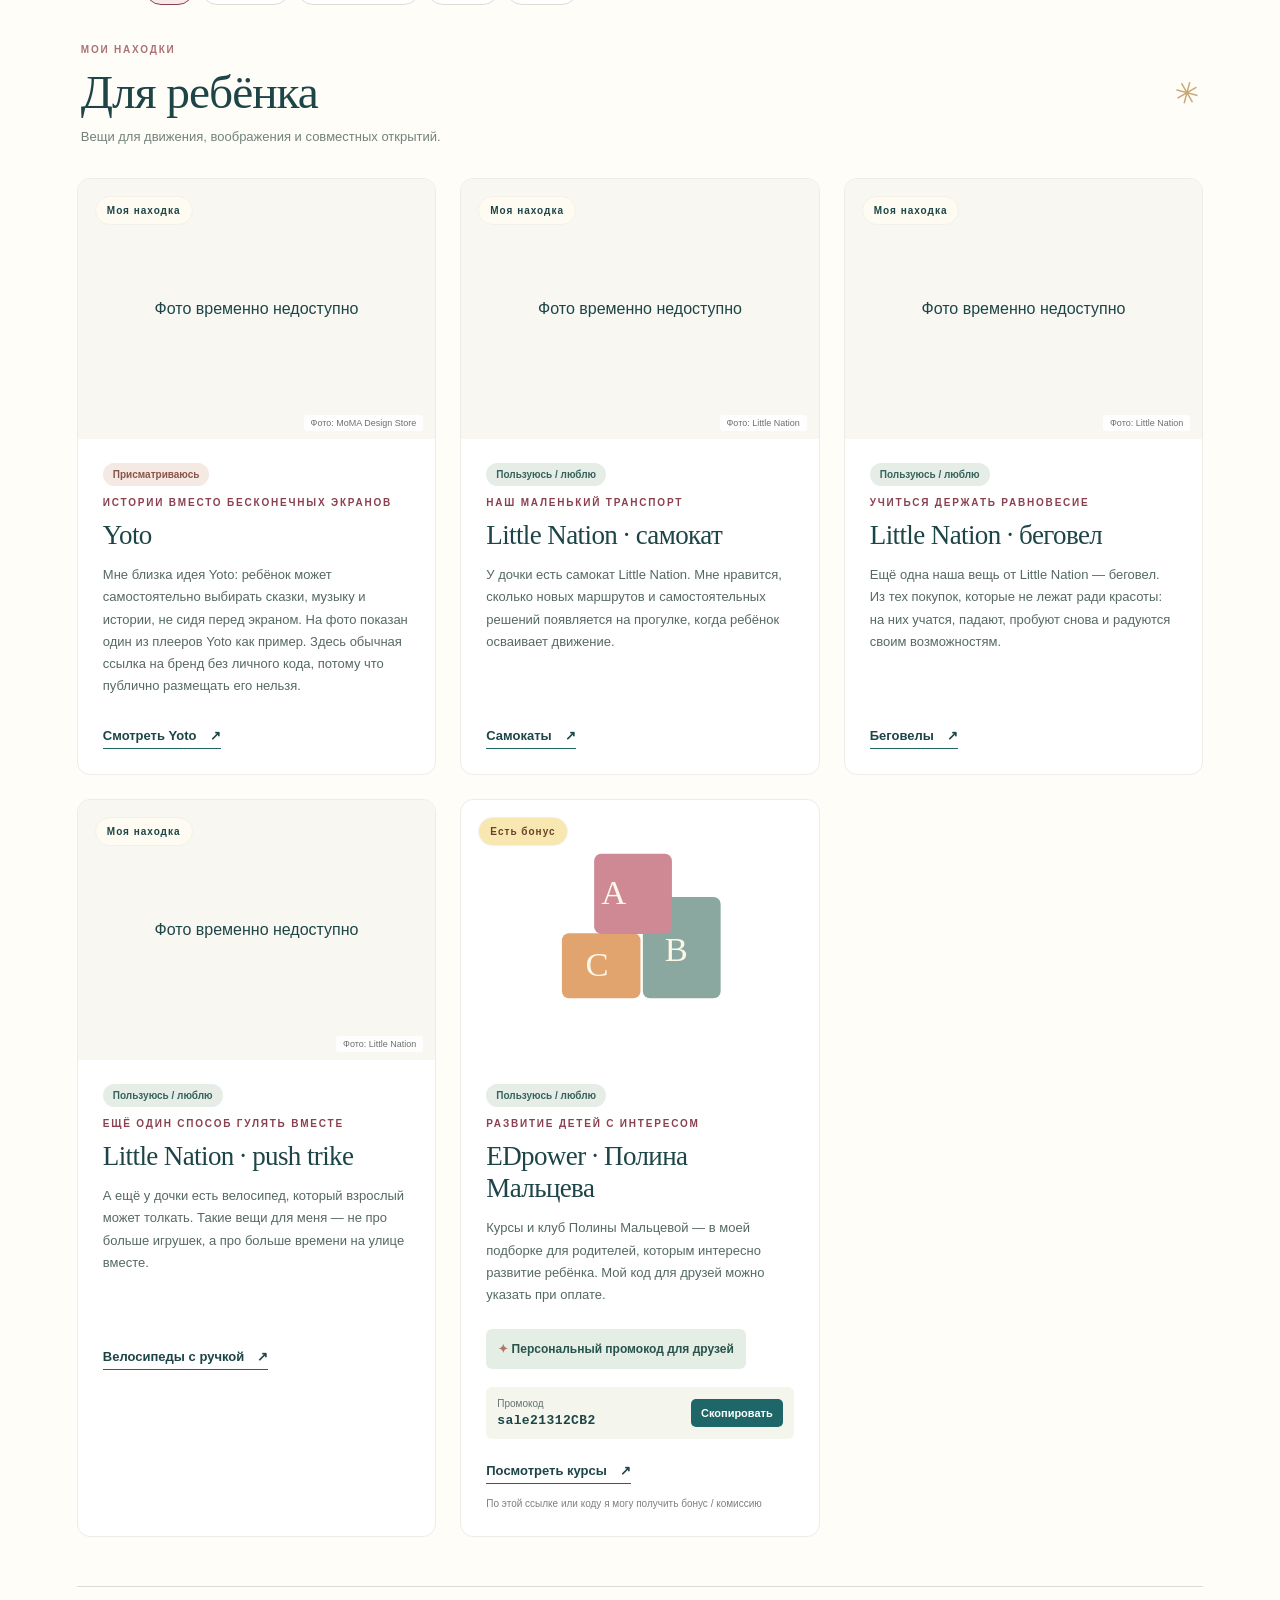
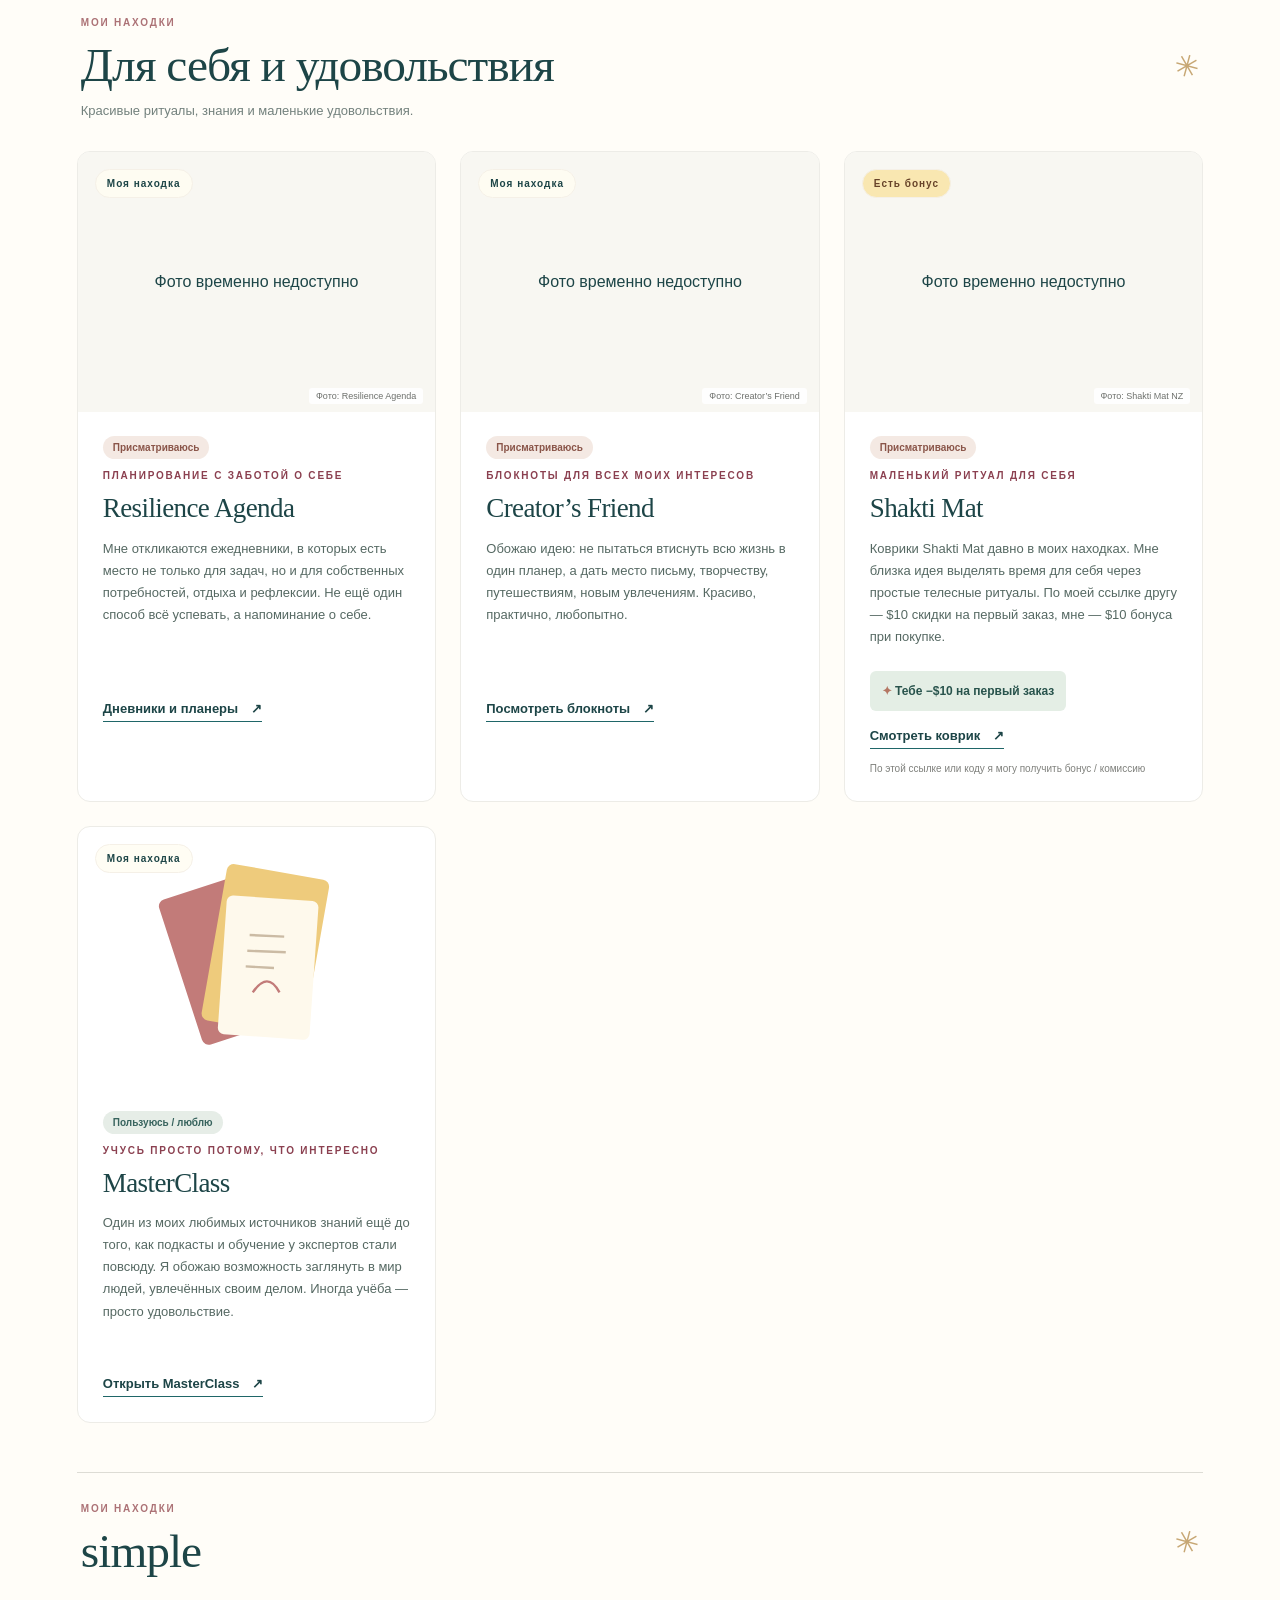
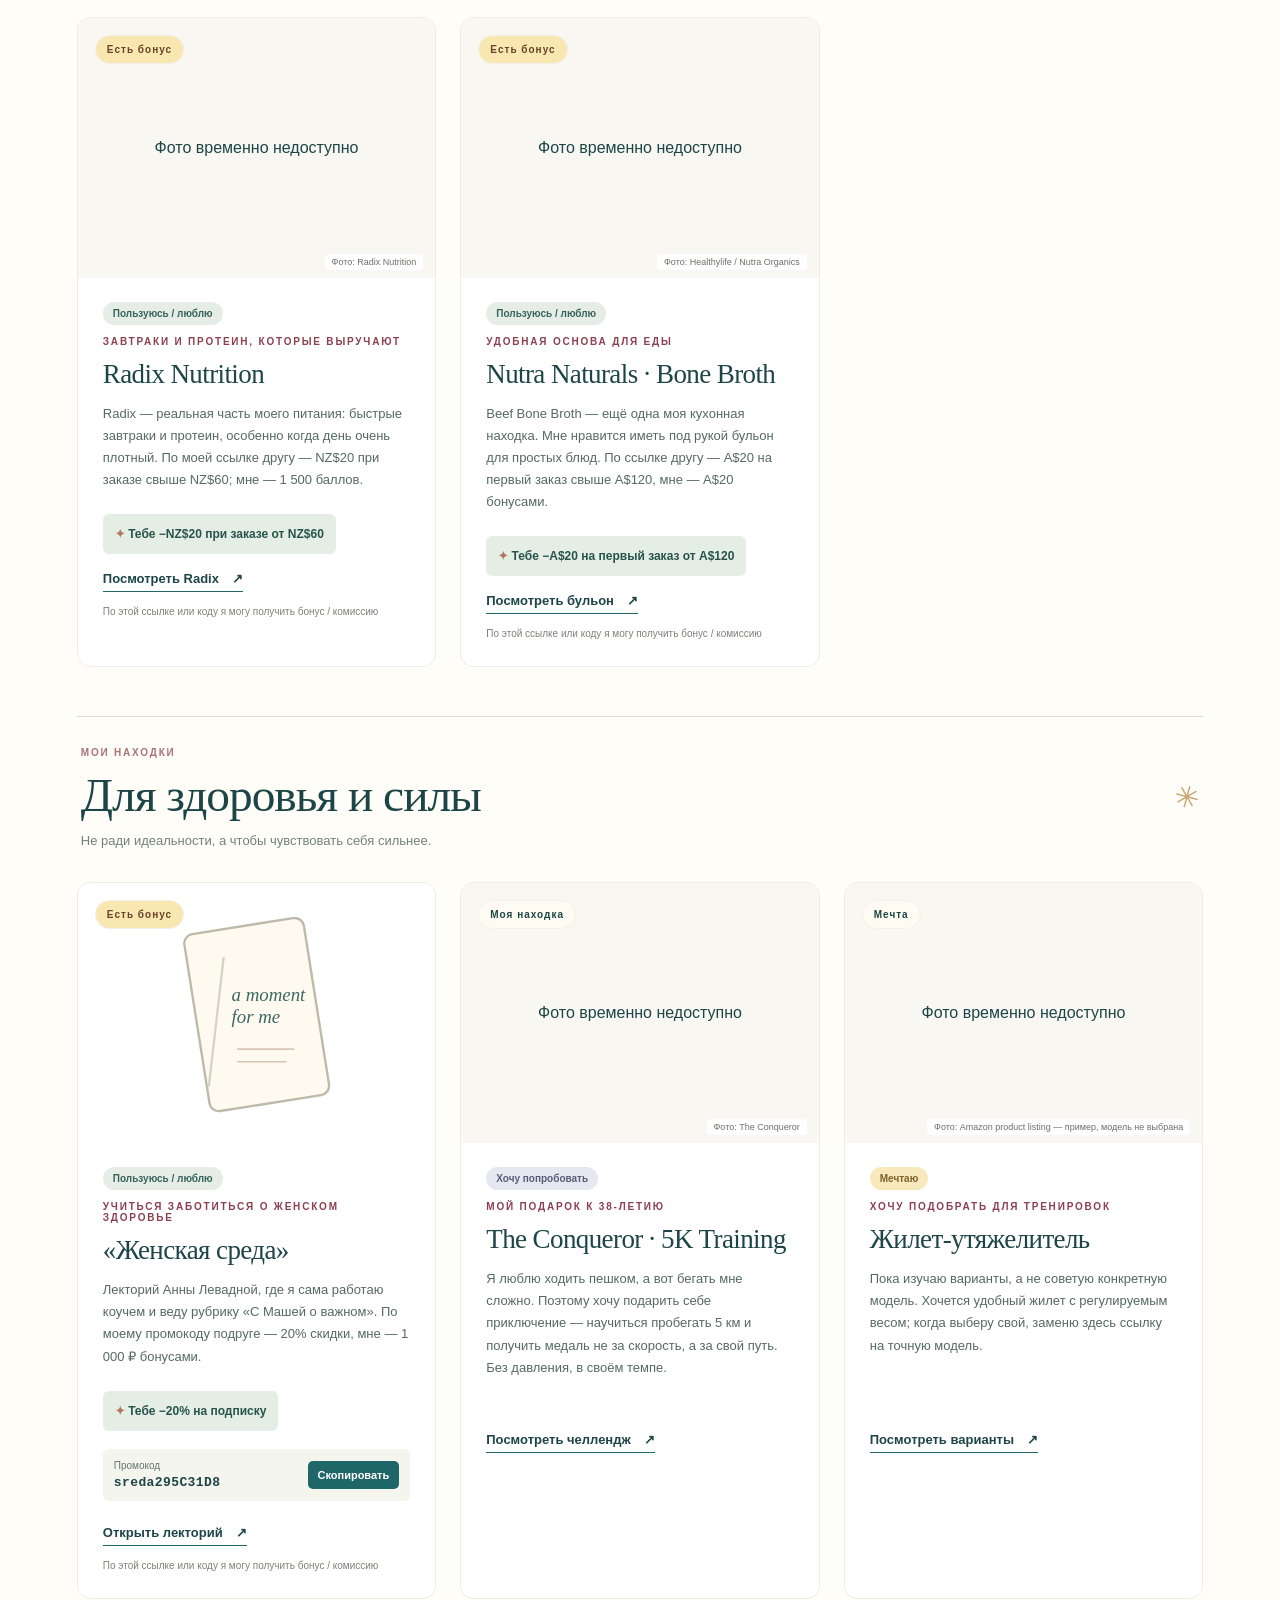
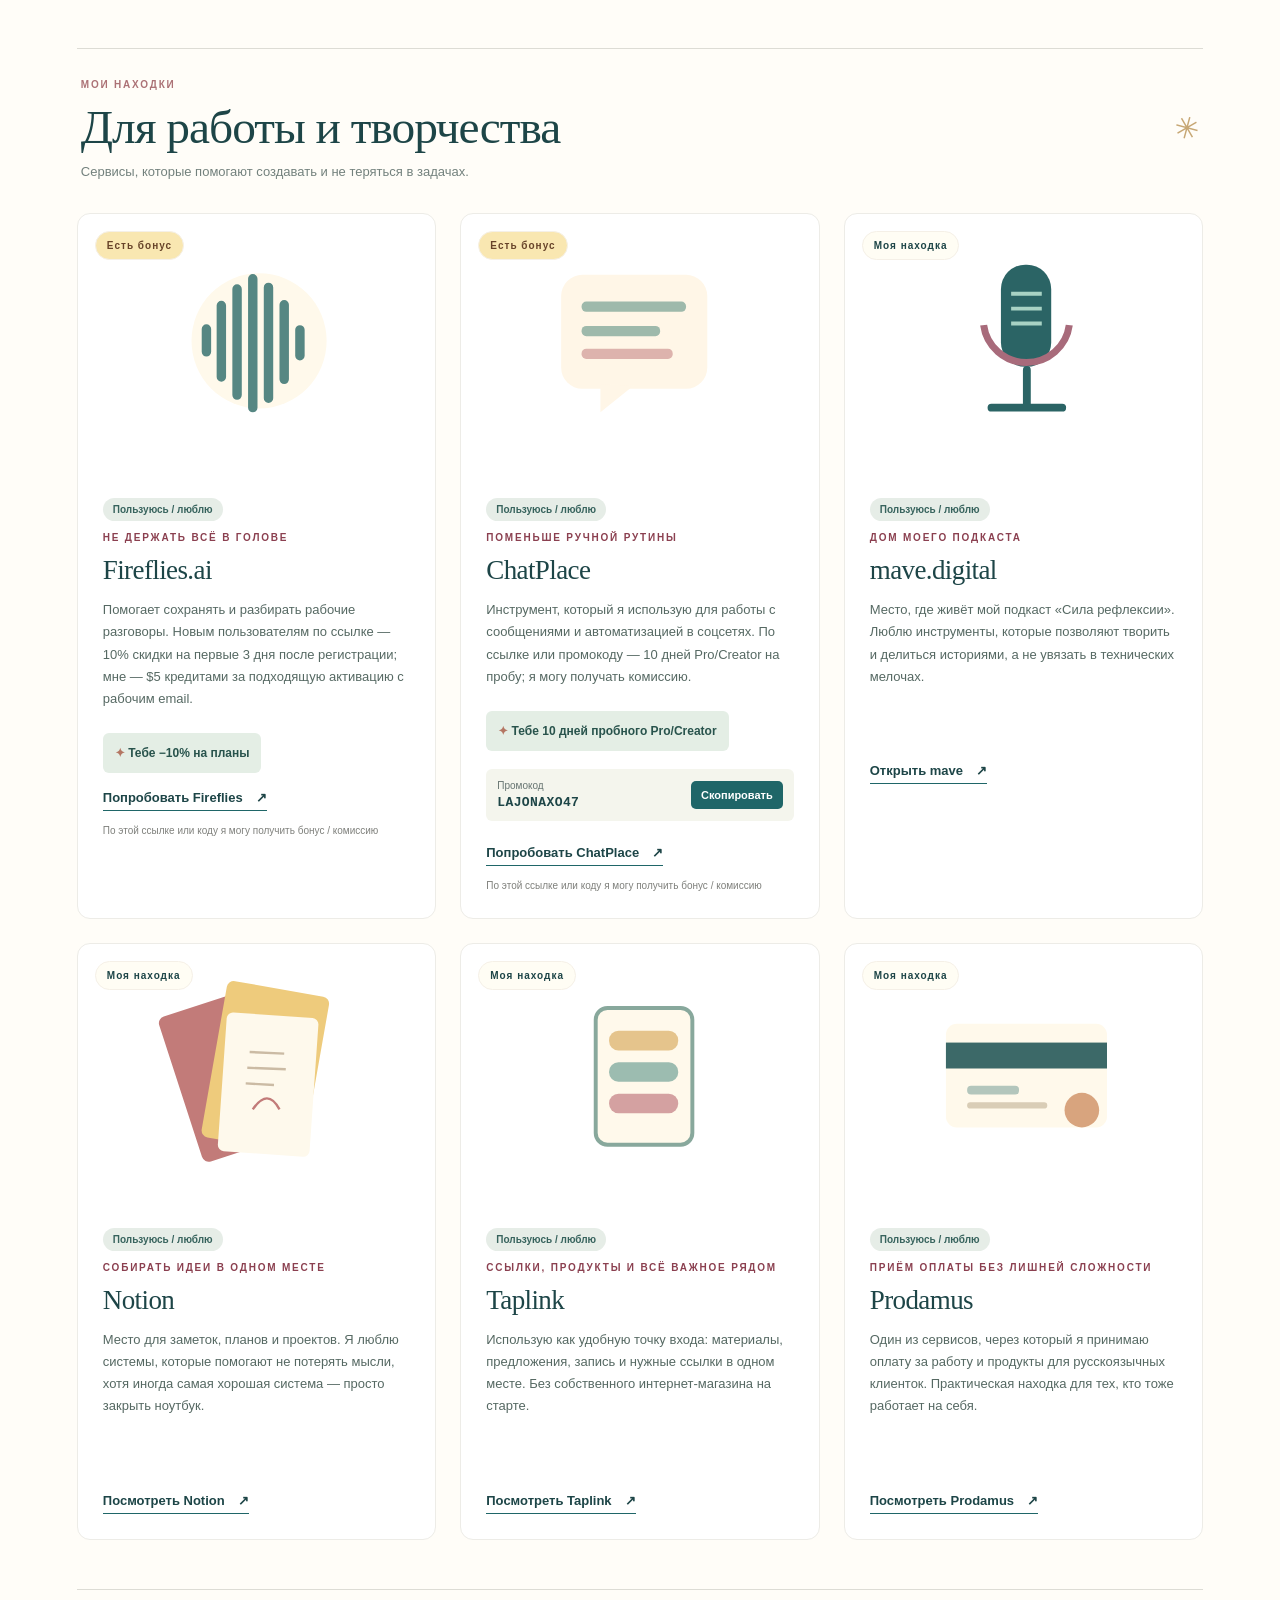
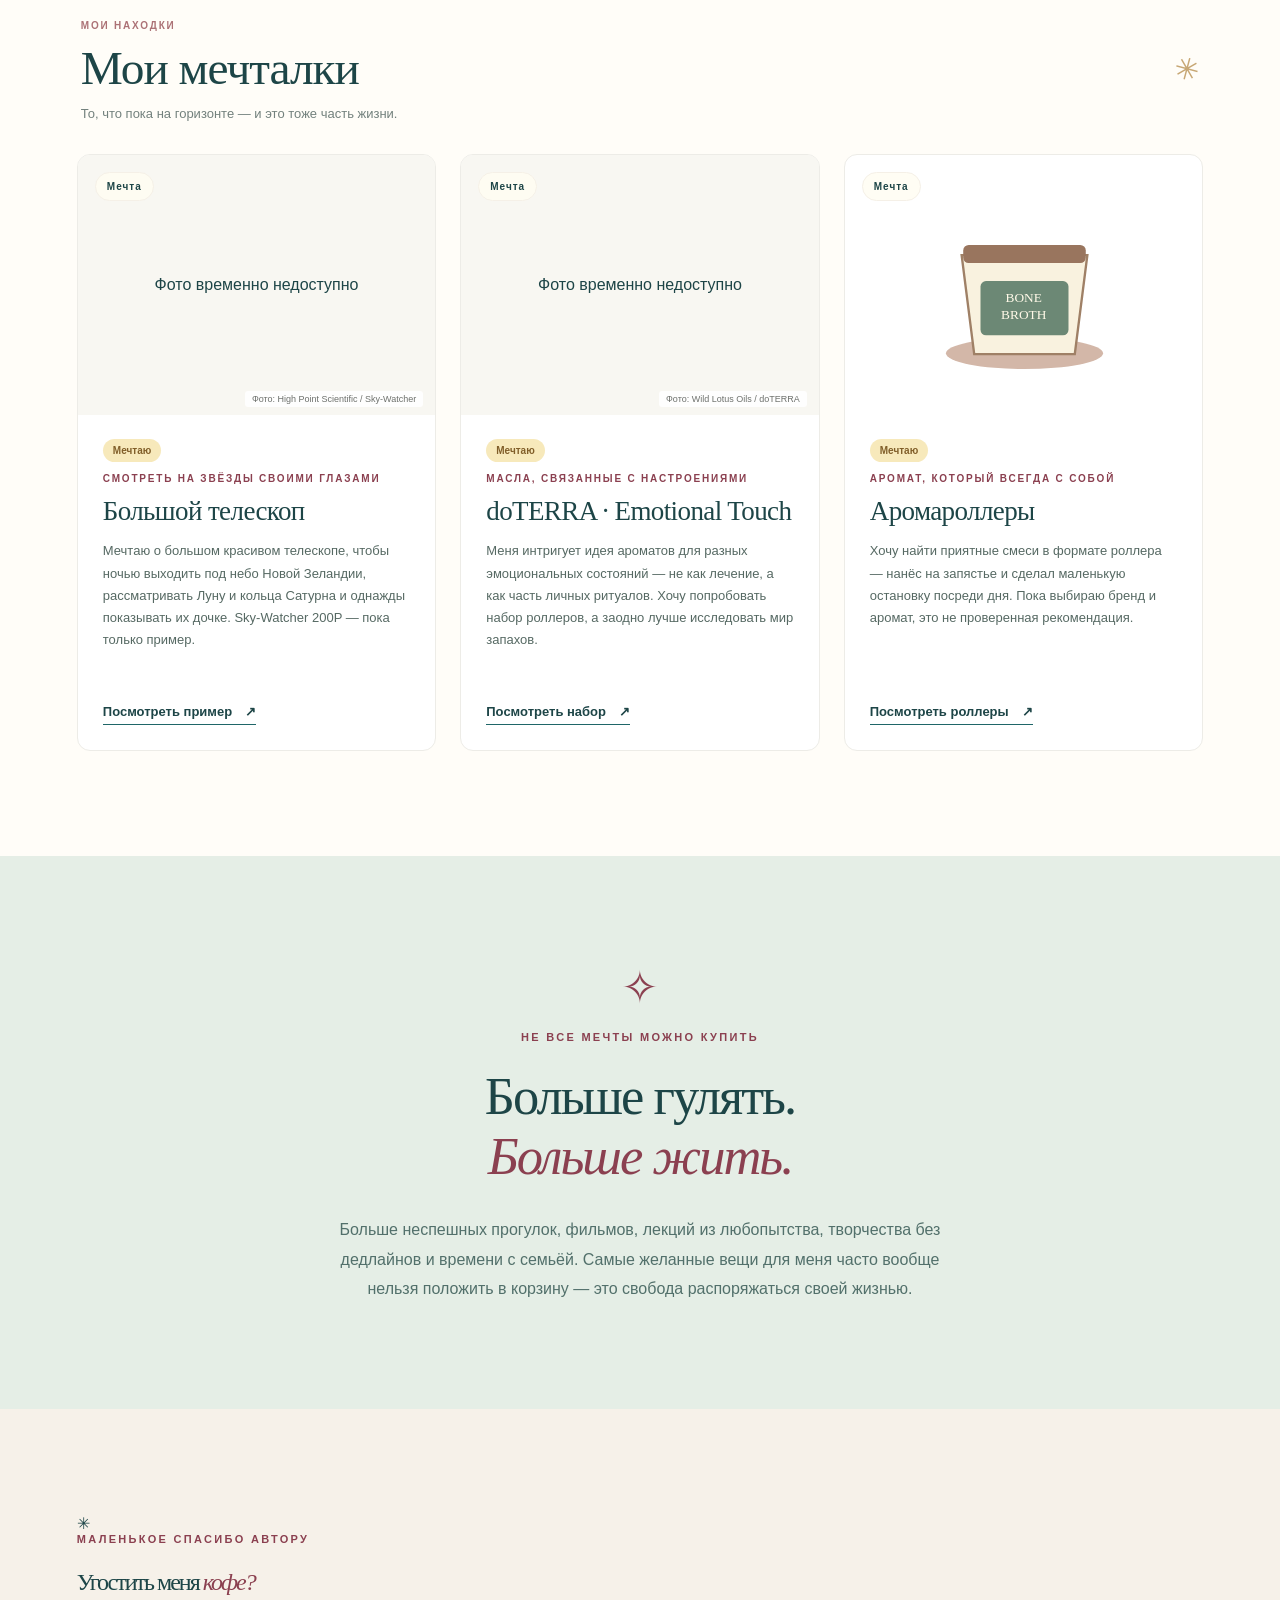
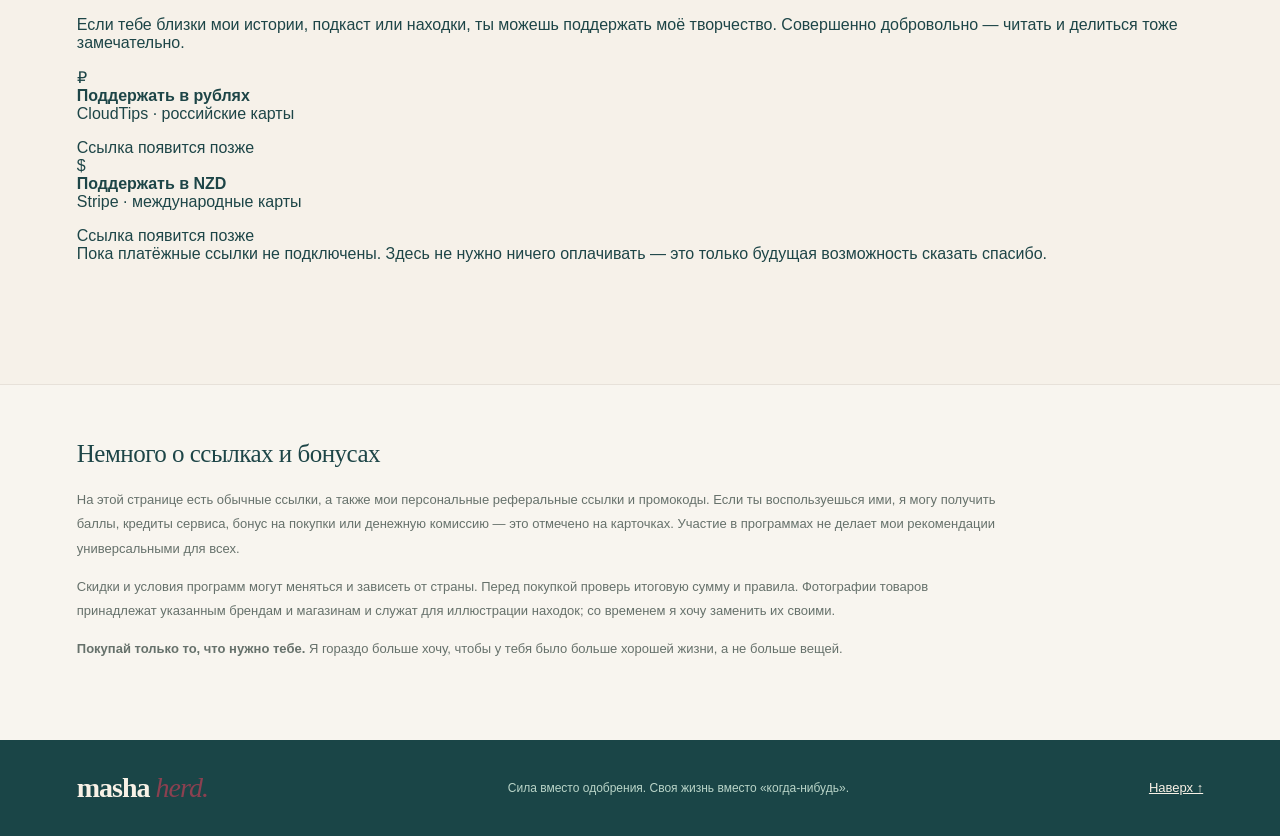
==== commit b7fe7431: "Reorder categories, add own book and coaching block after tools, and place visible support preview" ====
--- a/favourites/index.html
+++ b/favourites/index.html
@@ -35,14 +35,15 @@
  <p>Не всё хорошее в жизни нужно покупать. Но есть вещи и инструменты, которые действительно радуют, вдохновляют и освобождают время. Я делюсь ими так, как поделилась бы с подругой за чашкой чая.</p>
 </section>
 <section class="finds section-pad" id="finds">
- <div class="finds-head"><div><p class="section-overline">МНЕ НРАВИТСЯ · ПОЛЬЗУЮСЬ · МЕЧТАЮ</p><h2>Мои маленькие <em>находки</em></h2></div><p>Выбирай раздел или смотри всё подряд — без необходимости покупать что-либо.</p></div>
+ <div class="finds-head"><div><p class="section-overline">МНЕ НРАВИТСЯ · ПОЛЬЗУЮСЬ · МЕЧТАЮ</p><h2>Мои <em>находки</em></h2></div><p>Выбирай раздел или смотри всё подряд — без необходимости покупать что-либо.</p></div>
  <div class="filters" role="group" aria-label="Категории находок">
   <button class="filter active" data-filter="all" aria-pressed="true">Все <span id="total">23</span></button>
+  <button class="filter" data-filter="joy" aria-pressed="false">Для себя и удовольствия</button>
+  <button class="filter" data-filter="work" aria-pressed="false">Рабочие инструменты</button>
+  <button class="filter" data-filter="simple" aria-pressed="false">Чтобы жить проще</button>
+  <button class="filter" data-filter="health" aria-pressed="false">Здоровье и сила</button>
   <button class="filter" data-filter="family" aria-pressed="false">Для ребёнка</button>
-  <button class="filter" data-filter="joy" aria-pressed="false">Для себя и кайфа</button>
-  <button class="filter" data-filter="health" aria-pressed="false">Здоровье и сила</button>
-  <button class="filter" data-filter="work" aria-pressed="false">Работа и творчество</button>
-  <button class="filter" data-filter="dreams" aria-pressed="false">Мечталки</button>
+  <button class="filter" data-filter="dreams" aria-pressed="false">Мои мечты</button>
  </div>
  <div class="status-filters" role="group" aria-label="Статус находки">
   <span>Показать:</span>
@@ -55,13 +56,36 @@
  </div>
  <div id="cards" class="cards" aria-live="polite"></div>
 </section>
-<section class="book-section section-pad">
- <div class="book-visual"><img class="book-cover-photo" src="../assets/book.jpg" alt="Книга Маши Херд «Архитектор эмоций»" loading="lazy"></div>
- <div class="book-copy"><p class="section-overline">МОЯ СОБСТВЕННАЯ КНИГА</p><h2>Книга, которую <em>я написала сама.</em></h2><p>«Архитектор эмоций» — моя книга из собственных историй. Про чувства, ошибки, принятие себя и право владеть своим прошлым. Одна из больших мечт, которая уже стала реальностью.</p><a class="cta dark" id="book-link" href="https://architripture.github.io/architect-emotions-book/" target="_blank" rel="noopener noreferrer">Познакомиться с книгой ↗</a></div>
+<template id="creator-template">
+ <article class="creator-panel">
+  <div class="creator-visual"><img src="../assets/book.jpg" alt="Книга «Архитектор эмоций»" loading="lazy"></div>
+  <div class="creator-copy">
+   <p class="section-overline">А ЕЩЁ Я СОЗДАЮ СВОЁ</p>
+   <h2>Истории, в которых <em>можно узнать себя.</em></h2>
+   <p>Я написала «Архитектор эмоций» из собственных историй — о чувствах, ошибках и праве быть собой. Книга уже существует, и теперь я учусь делиться ею с миром.</p>
+   <a class="cta dark" id="book-link" href="https://architripture.github.io/architect-emotions-book/" target="_blank" rel="noopener noreferrer">Познакомиться с книгой ↗</a>
+   <div class="creator-coaching">
+    <h3>А ещё я работаю с женщинами</h3>
+    <p>Помогаю перестать жить в ущерб себе, замечать собственные потребности и делать выбор в свою пользу.</p>
+    <a href="https://architripture.github.io/perimenopause/personal/" target="_blank" rel="noopener noreferrer">Узнать о личной работе со мной ↗</a>
+   </div>
+  </div>
+ </article>
+</template>
+<section class="wishlist section-pad"><div class="wishlist-icon">✧</div><p class="section-overline">НЕ ВСЕ МЕЧТЫ МОЖНО КУПИТЬ</p><h2>Больше гулять.<br><em>Больше жить.</em></h2><p>Больше неспешных прогулок, фильмов, лекций из любопытства, творчества без дедлайнов и времени с семьёй. Самые желанные вещи для меня часто вообще нельзя положить в корзину — это свобода распоряжаться своей жизнью.</p></section>
+<section class="support-section section-pad" id="support">
+ <div class="support-ornament" aria-hidden="true">✳</div>
+ <p class="section-overline">МАЛЕНЬКОЕ СПАСИБО АВТОРУ</p>
+ <h2>Угостить меня <em>кофе?</em></h2>
+ <p class="support-lead">Если тебе близки мои истории, подкаст или находки, ты можешь поддержать моё творчество. Совершенно добровольно — читать и делиться тоже замечательно.</p>
+ <div class="support-options">
+  <div class="support-option"><span class="support-icon">₽</span><div><strong>Поддержать в рублях</strong><p>CloudTips · российские карты</p></div><span id="cloudtips-action" class="support-soon">Ссылка появится позже</span></div>
+  <div class="support-option"><span class="support-icon">$</span><div><strong>Поддержать в NZD</strong><p>Stripe · международные карты</p></div><span id="stripe-action" class="support-soon">Ссылка появится позже</span></div>
+ </div>
+ <p class="support-footnote">Пока платёжные ссылки не подключены. Здесь не нужно ничего оплачивать — это только будущая возможность сказать спасибо.</p>
 </section>
-<section class="wishlist section-pad"><div class="wishlist-icon">✧</div><p class="section-overline">НЕ ВСЕ МЕЧТЫ МОЖНО КУПИТЬ</p><h2>Больше гулять.<br><em>Больше жить.</em></h2><p>Больше неспешных прогулок, фильмов, лекций из любопытства, творчества без дедлайнов и времени с семьёй. Самые желанные вещи для меня часто вообще нельзя положить в корзину — это свобода распоряжаться своей жизнью.</p></section>
 <section class="disclosure section-pad"><h2>Немного о ссылках и бонусах</h2>
- <p>Здесь есть обычные ссылки, а есть мои персональные реферальные ссылки и промокоды. Если ты воспользуешься ими, я могу получить баллы, кредиты сервиса, бонус на покупки или денежную комиссию — это отмечено на карточках. Участие в программах не делает мои рекомендации универсальными для всех.</p>
+ <p>На этой странице есть обычные ссылки, а также мои персональные реферальные ссылки и промокоды. Если ты воспользуешься ими, я могу получить баллы, кредиты сервиса, бонус на покупки или денежную комиссию — это отмечено на карточках. Участие в программах не делает мои рекомендации универсальными для всех.</p>
  <p>Скидки и условия программ могут меняться и зависеть от страны. Перед покупкой проверь итоговую сумму и правила. Фотографии товаров принадлежат указанным брендам и магазинам и служат для иллюстрации находок; со временем я хочу заменить их своими.</p>
  <p><strong>Покупай только то, что нужно тебе.</strong> Я гораздо больше хочу, чтобы у тебя было больше хорошей жизни, а не больше вещей.</p></section>
 </main>
--- a/favourites/style.css
+++ b/favourites/style.css
@@ -1 +1,55 @@
-:root{--cream:#f6f1e9;--paper:#fffdf8;--ink:#1d4547;--teal:#1f6668;--burgundy:#8b4050;--muted:#667573;--line:#e7e1d9;--yellow:#f2ce6b}*{box-sizing:border-box}html{scroll-behavior:smooth}body{margin:0;background:var(--cream);font-family:'DM Sans',sans-serif;color:var(--ink);-webkit-font-smoothing:antialiased}a{color:inherit}button{font:inherit}.nav{height:80px;display:flex;align-items:center;justify-content:space-between;max-width:1390px;margin:auto;padding:0 6%}.wordmark{text-decoration:none;font-family:Georgia,serif;font-size:28px;letter-spacing:-1px;font-weight:bold}.wordmark i{font-weight:400;color:var(--burgundy)}.navlink{text-decoration:none;font-size:13px;font-weight:700;border-bottom:1px solid var(--ink);padding-bottom:5px}.navlink span{margin-left:10px}.hero{background:#d7e9df;margin:0 22px;border-radius:8px;overflow:hidden}.hero-inner{max-width:1370px;margin:auto;display:grid;grid-template-columns:1.06fr 1fr;min-height:650px;align-items:center;padding:65px 6% 30px}.eyebrow,.section-overline{font-size:11px;font-weight:800;letter-spacing:2.3px;text-transform:uppercase}.eyebrow{display:flex;align-items:center;gap:12px;color:#356767}.dot{width:8px;height:8px;border-radius:50%;background:var(--burgundy)}h1,h2,p{margin-top:0}h1,h2{font-family:Georgia,'Times New Roman',serif;font-weight:400;letter-spacing:-2px}h1{font-size:clamp(56px,5.8vw,91px);line-height:1.04;margin:29px 0 27px;max-width:700px}h1 em,h2 em{font-weight:400;color:var(--burgundy)}.hero-lead{font-size:19px;line-height:1.65;max-width:530px}.hero-small{font-size:15px;line-height:1.7;max-width:470px;color:#416867}.cta{display:inline-flex;align-items:center;gap:42px;background:var(--burgundy);color:#fff;text-decoration:none;font-weight:700;font-size:13px;border-radius:100px;padding:18px 26px;margin-top:19px;transition:transform .2s,background .2s}.cta:hover{transform:translateY(-2px);background:#6e303e}.cta.dark{background:var(--teal)}.hero-art{position:relative;display:flex;align-items:center;justify-content:center}.hero-art svg{width:100%;max-width:600px}.art-note{position:absolute;bottom:25px;right:4%;font:italic 18px Georgia,serif;color:var(--burgundy);transform:rotate(-5deg)}.hero-footer{padding:22px 7%;border-top:1px solid #bbd8cb;display:flex;justify-content:space-between;align-items:center;font-size:12px;letter-spacing:.4px;color:#46716a}.mini-flower{color:var(--burgundy);font-size:22px}.section-pad{padding:105px max(6%,calc((100% - 1250px)/2))}.intro{display:grid;grid-template-columns:1fr 1fr;align-items:end;gap:50px}.intro h2,.finds h2,.book-section h2,.wishlist h2{font-size:clamp(42px,4.1vw,63px);line-height:1.14}.section-overline{color:var(--burgundy);margin-bottom:24px}.intro>p{font-size:17px;line-height:1.9;color:#53635f;max-width:540px;margin-bottom:10px}.finds{background:var(--paper)}.finds-head{display:flex;align-items:end;justify-content:space-between;gap:30px}.finds-head>p{max-width:200px;color:var(--muted);font-size:14px;line-height:1.6}.filters{display:flex;gap:9px;overflow-x:auto;padding:12px 0 25px;margin:10px 0 20px}.filter{background:transparent;border:1px solid #d5d8d0;border-radius:30px;padding:12px 18px;white-space:nowrap;font-size:13px;font-weight:700;color:#4d6461;cursor:pointer}.filter:hover{border-color:var(--teal)}.filter.active{background:var(--teal);border-color:var(--teal);color:#fff}.filter span{opacity:.7;margin-left:3px}.cards{display:grid;grid-template-columns:repeat(3,minmax(0,1fr));gap:24px}.product{background:#fff;border:1px solid #edece7;border-radius:13px;overflow:hidden;transition:transform .2s,box-shadow .2s}.product:hover{transform:translateY(-4px);box-shadow:0 15px 35px #123c3920}.product-cover{height:260px;position:relative;display:flex;align-items:center;justify-content:center;overflow:hidden}.product-cover.mint{background:#d9ebe1}.product-cover.lavender{background:#e9dfeb}.product-cover.butter{background:#f6e8ba}.product-cover.peach{background:#f4d9ce}.product-cover.sand{background:#e9e3d6}.product-cover svg{max-width:84%;height:220px}.product-cover img{width:100%;height:100%;object-fit:cover;display:block}.cover-stamp{position:absolute;left:17px;top:17px;background:#fffdf3dc;border-radius:60px;padding:8px 11px;font-size:10px;letter-spacing:1px;font-weight:800;color:var(--ink)}.product-body{padding:24px 25px 25px}.product-eyebrow{font-size:10px;letter-spacing:1.8px;text-transform:uppercase;font-weight:800;color:var(--burgundy);margin-bottom:11px}.product h3{font:400 27px/1.19 Georgia,serif;margin:0 0 13px;letter-spacing:-.6px}.product-desc{line-height:1.7;font-size:13px;color:#566963;min-height:88px}.product-link{display:inline-flex;gap:13px;align-items:center;text-decoration:none;font-size:13px;font-weight:800;border-bottom:1px solid var(--teal);padding-bottom:5px;margin-top:13px}.product-link:hover{color:var(--burgundy)}.tag{display:inline-block;font-size:10px;font-weight:700;color:#865b47;background:#f9eee1;padding:7px 10px;border-radius:4px;margin:0 6px 10px 0}.promo-row{margin-top:8px;background:#f4f5ed;border-radius:6px;padding:11px;display:flex;justify-content:space-between;align-items:center;gap:7px}.promo-row code{font-size:12px;color:var(--ink);font-weight:700}.promo-row button{padding:8px 10px;border:0;background:var(--teal);color:#fff;border-radius:5px;cursor:pointer;font-weight:700;font-size:11px}.book-section{display:grid;grid-template-columns:.85fr 1.15fr;align-items:center;gap:10%;background:#eee7da}.book-visual{min-height:420px;display:flex;justify-content:center;align-items:center;perspective:900px}.book-front{position:relative;width:275px;height:370px;background:#1d5a5c;color:#f5e5c6;box-shadow:18px 19px 0 #c5beae,27px 30px 35px #173b3a55;transform:rotate(-7deg);padding:38px 30px;display:flex;flex-direction:column}.book-front:before{content:'';position:absolute;left:0;top:0;width:14px;height:100%;background:#17474a}.book-front span{font:11px 'DM Sans',sans-serif;letter-spacing:3px}.book-front strong{font:38px/1.15 Georgia,serif;margin-top:58px}.book-line{height:1px;width:140px;background:#f2ce6b;margin:20px 0}.book-front small{font:italic 15px/1.5 Georgia,serif}.book-copy p:not(.section-overline){font-size:16px;color:#51645f;line-height:1.8;max-width:580px}.wishlist{text-align:center;background:#e5eee6}.wishlist-icon{font-size:45px;color:var(--burgundy);margin-bottom:17px}.wishlist h2{margin-bottom:28px}.wishlist>p:last-child{font-size:16px;line-height:1.85;max-width:630px;margin:0 auto;color:#52706b}.disclosure{background:#f8f5ef;padding-top:55px;padding-bottom:65px;border-top:1px solid var(--line)}.disclosure h2{font-size:25px;letter-spacing:-.5px;margin-bottom:20px}.disclosure p{max-width:920px;font-size:13px;line-height:1.9;color:#66716b}footer{padding:32px 6%;display:flex;gap:30px;align-items:center;justify-content:space-between;background:#1a4547;color:#f8f1e6}footer p{font-size:12px;margin:0;color:#b9d4c8}footer>a:last-child{font-size:13px}button:focus-visible,a:focus-visible{outline:3px solid #e3ac51;outline-offset:4px}@media(max-width:980px){.hero-inner{min-height:unset;grid-template-columns:1fr 1fr;padding:50px 5%}h1{font-size:54px}.hero-lead{font-size:16px}.hero-art svg{min-width:300px}.cards{grid-template-columns:repeat(2,minmax(0,1fr))}.product-cover{height:230px}.section-pad{padding:70px 6%}}@media(max-width:650px){.nav{height:68px;padding:0 5%}.wordmark{font-size:23px}.navlink{font-size:12px}.hero{margin:0 10px}.hero-inner{display:flex;flex-direction:column;padding:46px 7% 5px}.hero-copy{width:100%}h1{font-size:clamp(47px,12vw,69px);letter-spacing:-1.9px}.hero-lead{font-size:16px}.hero-small{font-size:13px}.hero-art{width:100%;margin-top:7px}.hero-art svg{max-width:420px}.art-note{font-size:15px;bottom:20px}.hero-footer{font-size:9px;gap:5px;padding:15px 6%}.section-pad{padding:65px 6%}.intro,.book-section{grid-template-columns:1fr;gap:20px}.intro h2,.finds h2,.book-section h2,.wishlist h2{font-size:43px}.intro>p{font-size:15px}.finds-head{display:block}.finds-head>p{max-width:none}.filters{margin-top:0}.cards{grid-template-columns:1fr;gap:18px}.product-cover{height:255px}.product-desc{min-height:0}.book-visual{min-height:370px}.book-section{gap:10px}.book-front{width:245px;height:330px}.book-front strong{font-size:34px}footer{flex-direction:column;align-items:flex-start;gap:12px}.disclosure h2{font-size:24px}}@media(prefers-reduced-motion:reduce){html{scroll-behavior:auto}*{transition:none!important}}+:root{--cream:#f6f1e9;--paper:#fffdf8;--ink:#1d4547;--teal:#1f6668;--burgundy:#8b4050;--muted:#667573;--line:#e7e1d9;--yellow:#f2ce6b}*{box-sizing:border-box}html{scroll-behavior:smooth}body{margin:0;background:var(--cream);font-family:'DM Sans',sans-serif;color:var(--ink);-webkit-font-smoothing:antialiased}a{color:inherit}button{font:inherit}.nav{height:80px;display:flex;align-items:center;justify-content:space-between;max-width:1390px;margin:auto;padding:0 6%}.wordmark{text-decoration:none;font-family:Georgia,serif;font-size:28px;letter-spacing:-1px;font-weight:bold}.wordmark i{font-weight:400;color:var(--burgundy)}.navlink{text-decoration:none;font-size:13px;font-weight:700;border-bottom:1px solid var(--ink);padding-bottom:5px}.navlink span{margin-left:10px}.hero{background:#d7e9df;margin:0 22px;border-radius:8px;overflow:hidden}.hero-inner{max-width:1370px;margin:auto;display:grid;grid-template-columns:1.06fr 1fr;min-height:650px;align-items:center;padding:65px 6% 30px}.eyebrow,.section-overline{font-size:11px;font-weight:800;letter-spacing:2.3px;text-transform:uppercase}.eyebrow{display:flex;align-items:center;gap:12px;color:#356767}.dot{width:8px;height:8px;border-radius:50%;background:var(--burgundy)}h1,h2,p{margin-top:0}h1,h2{font-family:Georgia,'Times New Roman',serif;font-weight:400;letter-spacing:-2px}h1{font-size:clamp(56px,5.8vw,91px);line-height:1.04;margin:29px 0 27px;max-width:700px}h1 em,h2 em{font-weight:400;color:var(--burgundy)}.hero-lead{font-size:19px;line-height:1.65;max-width:530px}.hero-small{font-size:15px;line-height:1.7;max-width:470px;color:#416867}.cta{display:inline-flex;align-items:center;gap:42px;background:var(--burgundy);color:#fff;text-decoration:none;font-weight:700;font-size:13px;border-radius:100px;padding:18px 26px;margin-top:19px;transition:transform .2s,background .2s}.cta:hover{transform:translateY(-2px);background:#6e303e}.cta.dark{background:var(--teal)}.hero-art{position:relative;display:flex;align-items:center;justify-content:center}.hero-art svg{width:100%;max-width:600px}.art-note{position:absolute;bottom:25px;right:4%;font:italic 18px Georgia,serif;color:var(--burgundy);transform:rotate(-5deg)}.hero-footer{padding:22px 7%;border-top:1px solid #bbd8cb;display:flex;justify-content:space-between;align-items:center;font-size:12px;letter-spacing:.4px;color:#46716a}.mini-flower{color:var(--burgundy);font-size:22px}.section-pad{padding:105px max(6%,calc((100% - 1250px)/2))}.intro{display:grid;grid-template-columns:1fr 1fr;align-items:end;gap:50px}.intro h2,.finds h2,.book-section h2,.wishlist h2{font-size:clamp(42px,4.1vw,63px);line-height:1.14}.section-overline{color:var(--burgundy);margin-bottom:24px}.intro>p{font-size:17px;line-height:1.9;color:#53635f;max-width:540px;margin-bottom:10px}.finds{background:var(--paper)}.finds-head{display:flex;align-items:end;justify-content:space-between;gap:30px}.finds-head>p{max-width:200px;color:var(--muted);font-size:14px;line-height:1.6}.filters{display:flex;gap:9px;overflow-x:auto;padding:12px 0 25px;margin:10px 0 20px}.filter{background:transparent;border:1px solid #d5d8d0;border-radius:30px;padding:12px 18px;white-space:nowrap;font-size:13px;font-weight:700;color:#4d6461;cursor:pointer}.filter:hover{border-color:var(--teal)}.filter.active{background:var(--teal);border-color:var(--teal);color:#fff}.filter span{opacity:.7;margin-left:3px}.cards{display:grid;grid-template-columns:repeat(3,minmax(0,1fr));gap:24px}.product{background:#fff;border:1px solid #edece7;border-radius:13px;overflow:hidden;transition:transform .2s,box-shadow .2s}.product:hover{transform:translateY(-4px);box-shadow:0 15px 35px #123c3920}.product-cover{height:260px;position:relative;display:flex;align-items:center;justify-content:center;overflow:hidden}.product-cover.mint{background:#d9ebe1}.product-cover.lavender{background:#e9dfeb}.product-cover.butter{background:#f6e8ba}.product-cover.peach{background:#f4d9ce}.product-cover.sand{background:#e9e3d6}.product-cover svg{max-width:84%;height:220px}.product-cover img{width:100%;height:100%;object-fit:cover;display:block}.cover-stamp{position:absolute;left:17px;top:17px;background:#fffdf3dc;border-radius:60px;padding:8px 11px;font-size:10px;letter-spacing:1px;font-weight:800;color:var(--ink)}.product-body{padding:24px 25px 25px}.product-eyebrow{font-size:10px;letter-spacing:1.8px;text-transform:uppercase;font-weight:800;color:var(--burgundy);margin-bottom:11px}.product h3{font:400 27px/1.19 Georgia,serif;margin:0 0 13px;letter-spacing:-.6px}.product-desc{line-height:1.7;font-size:13px;color:#566963;min-height:88px}.product-link{display:inline-flex;gap:13px;align-items:center;text-decoration:none;font-size:13px;font-weight:800;border-bottom:1px solid var(--teal);padding-bottom:5px;margin-top:13px}.product-link:hover{color:var(--burgundy)}.tag{display:inline-block;font-size:10px;font-weight:700;color:#865b47;background:#f9eee1;padding:7px 10px;border-radius:4px;margin:0 6px 10px 0}.promo-row{margin-top:8px;background:#f4f5ed;border-radius:6px;padding:11px;display:flex;justify-content:space-between;align-items:center;gap:7px}.promo-row code{font-size:12px;color:var(--ink);font-weight:700}.promo-row button{padding:8px 10px;border:0;background:var(--teal);color:#fff;border-radius:5px;cursor:pointer;font-weight:700;font-size:11px}.book-section{display:grid;grid-template-columns:.85fr 1.15fr;align-items:center;gap:10%;background:#eee7da}.book-visual{min-height:420px;display:flex;justify-content:center;align-items:center;perspective:900px}.book-front{position:relative;width:275px;height:370px;background:#1d5a5c;color:#f5e5c6;box-shadow:18px 19px 0 #c5beae,27px 30px 35px #173b3a55;transform:rotate(-7deg);padding:38px 30px;display:flex;flex-direction:column}.book-front:before{content:'';position:absolute;left:0;top:0;width:14px;height:100%;background:#17474a}.book-front span{font:11px 'DM Sans',sans-serif;letter-spacing:3px}.book-front strong{font:38px/1.15 Georgia,serif;margin-top:58px}.book-line{height:1px;width:140px;background:#f2ce6b;margin:20px 0}.book-front small{font:italic 15px/1.5 Georgia,serif}.book-copy p:not(.section-overline){font-size:16px;color:#51645f;line-height:1.8;max-width:580px}.wishlist{text-align:center;background:#e5eee6}.wishlist-icon{font-size:45px;color:var(--burgundy);margin-bottom:17px}.wishlist h2{margin-bottom:28px}.wishlist>p:last-child{font-size:16px;line-height:1.85;max-width:630px;margin:0 auto;color:#52706b}.disclosure{background:#f8f5ef;padding-top:55px;padding-bottom:65px;border-top:1px solid var(--line)}.disclosure h2{font-size:25px;letter-spacing:-.5px;margin-bottom:20px}.disclosure p{max-width:920px;font-size:13px;line-height:1.9;color:#66716b}footer{padding:32px 6%;display:flex;gap:30px;align-items:center;justify-content:space-between;background:#1a4547;color:#f8f1e6}footer p{font-size:12px;margin:0;color:#b9d4c8}footer>a:last-child{font-size:13px}button:focus-visible,a:focus-visible{outline:3px solid #e3ac51;outline-offset:4px}@media(max-width:980px){.hero-inner{min-height:unset;grid-template-columns:1fr 1fr;padding:50px 5%}h1{font-size:54px}.hero-lead{font-size:16px}.hero-art svg{min-width:300px}.cards{grid-template-columns:repeat(2,minmax(0,1fr))}.product-cover{height:230px}.section-pad{padding:70px 6%}}@media(max-width:650px){.nav{height:68px;padding:0 5%}.wordmark{font-size:23px}.navlink{font-size:12px}.hero{margin:0 10px}.hero-inner{display:flex;flex-direction:column;padding:46px 7% 5px}.hero-copy{width:100%}h1{font-size:clamp(47px,12vw,69px);letter-spacing:-1.9px}.hero-lead{font-size:16px}.hero-small{font-size:13px}.hero-art{width:100%;margin-top:7px}.hero-art svg{max-width:420px}.art-note{font-size:15px;bottom:20px}.hero-footer{font-size:9px;gap:5px;padding:15px 6%}.section-pad{padding:65px 6%}.intro,.book-section{grid-template-columns:1fr;gap:20px}.intro h2,.finds h2,.book-section h2,.wishlist h2{font-size:43px}.intro>p{font-size:15px}.finds-head{display:block}.finds-head>p{max-width:none}.filters{margin-top:0}.cards{grid-template-columns:1fr;gap:18px}.product-cover{height:255px}.product-desc{min-height:0}.book-visual{min-height:370px}.book-section{gap:10px}.book-front{width:245px;height:330px}.book-front strong{font-size:34px}footer{flex-direction:column;align-items:flex-start;gap:12px}.disclosure h2{font-size:24px}}@media(prefers-reduced-motion:reduce){html{scroll-behavior:auto}*{transition:none!important}}
+/* Birthday edition: real photography, filters, section groupings */
+.hero-photo {position:relative;align-self:stretch;min-height:510px;display:flex;align-items:center;justify-content:center;padding:25px 20px 40px}
+.hero-photo:before {content:"";position:absolute;inset:40px 30px 25px 55px;background:#b7d7c8;border-radius:49% 49% 12px 12px;transform:rotate(7deg)}
+.hero-photo>img {display:block;position:relative;width:min(100%,450px);height:500px;object-fit:cover;object-position:center 25%;border-radius:48% 48% 9px 9px;box-shadow:18px 25px 40px #285e5850;transform:rotate(-3deg)}
+.hero-sticker {position:absolute;top:8%;right:4%;background:#f6dc88;padding:15px 20px;border-radius:100%;box-shadow:0 8px 15px #32696024;transform:rotate(12deg);font:italic 19px Georgia,serif;color:#7b4250}
+.hero-photo .art-note {bottom:18px;right:6%}
+.product-cover.has-photo{background:#f8f7f2}
+.product-cover .real-photo {width:100%;height:100%;object-fit:contain;object-position:center;background:#f8f7f2;padding:20px;transition:transform .25s ease}
+.product:hover .real-photo{transform:scale(1.045)}
+.cover-stamp{z-index:2;border:1px solid #f5f0e7;max-width:calc(100% - 32px)}
+.cover-stamp--benefit{background:#f9e7b1;color:#674329}
+.image-credit{position:absolute;bottom:8px;right:12px;font-size:9px;color:#6d706c;background:#ffffffe8;border-radius:3px;padding:3px 7px;z-index:2;max-width:85%;overflow:hidden;text-overflow:ellipsis;white-space:nowrap}
+.status-filters{display:flex;gap:7px;align-items:center;flex-wrap:wrap;margin:0 0 34px;font-size:12px;color:#64716e}
+.status-filters>span:first-child{margin-right:7px}
+.status-filter{border:1px solid #dcded7;border-radius:18px;background:#fff;cursor:pointer;padding:8px 13px;color:#55655e;font-size:12px}
+.status-filter:hover,.status-filter.active{border-color:#8b4050;background:#f7eae9;color:#813747}
+.status-filters .shown{margin-left:auto;font-size:11px}
+.status-row{display:flex;gap:7px;margin-bottom:11px}
+.status-pill{font-size:10px;font-weight:700;border-radius:20px;padding:6px 10px;background:#e6ede7;color:#37635d}
+.status-curious{background:#f4e9e3;color:#8a5549}
+.status-trying{background:#e5e8f0;color:#575c79}
+.status-wish{background:#f7e9bb;color:#805e29}
+.product-benefit{background:#e4eee5;color:#28534c;padding:11px 12px;border-radius:6px;font-weight:800;font-size:12px;line-height:1.5;margin:10px 0}
+.product-benefit span{color:#b47663}
+.product-desc{min-height:0}
+.product-body{display:flex;flex-direction:column;align-items:flex-start;min-height:335px}
+.product-body .product-link{margin-top:auto}
+.referral-line{display:block;margin-top:13px;font-size:10px;color:#7f807c;line-height:1.4}
+.promo-row{width:100%;margin-bottom:17px}
+.promo-row span{display:flex;gap:4px;flex-direction:column}
+.promo-row small{font-size:10px;color:#667471}
+.promo-row code{font-size:13px;letter-spacing:.4px}
+.product-link{padding-top:7px}
+.category-heading{grid-column:1/-1;display:flex;align-items:center;justify-content:space-between;gap:20px;padding:25px 4px 6px;border-top:1px solid #dddcd5;margin-top:25px}
+.category-heading:first-child{border:0;margin-top:0;padding-top:0}
+.category-heading h3{font:400 clamp(33px,3.7vw,49px)/1.2 Georgia,serif;letter-spacing:-1px;margin:7px 0}
+.category-heading p{font-size:13px;color:#73817d;line-height:1.6;margin-bottom:0}
+.category-kicker{font-size:10px;color:#ac7276;font-weight:800;letter-spacing:1.8px}
+.category-heading>span{font-size:30px;color:#c7a774;transform:rotate(15deg)}
+.no-results{grid-column:1/-1;color:#65766f}
+.book-cover-photo{max-height:430px;max-width:100%;object-fit:contain;filter:drop-shadow(22px 19px 15px #4c4b4333);border-radius:3px}
+@media(max-width:650px){
+ .hero-photo{min-height:320px;width:100%;padding:8px 0 45px}
+ .hero-photo:before{inset:25px 35px 40px}
+ .hero-photo>img{width:min(76%,330px);height:335px}
+ .hero-sticker{top:8%;right:2%;font-size:15px}
+ .art-note{bottom:12px!important}
+ .status-filters .shown{width:100%;margin-top:5px;margin-left:0}
+ .product-body{min-height:0}
+ .product-body .product-link{margin-top:15px}
+ .product-cover .real-photo{padding:15px}
+ .category-heading{padding-top:18px;margin-top:13px}
+ .book-cover-photo{max-height:350px}
+}
